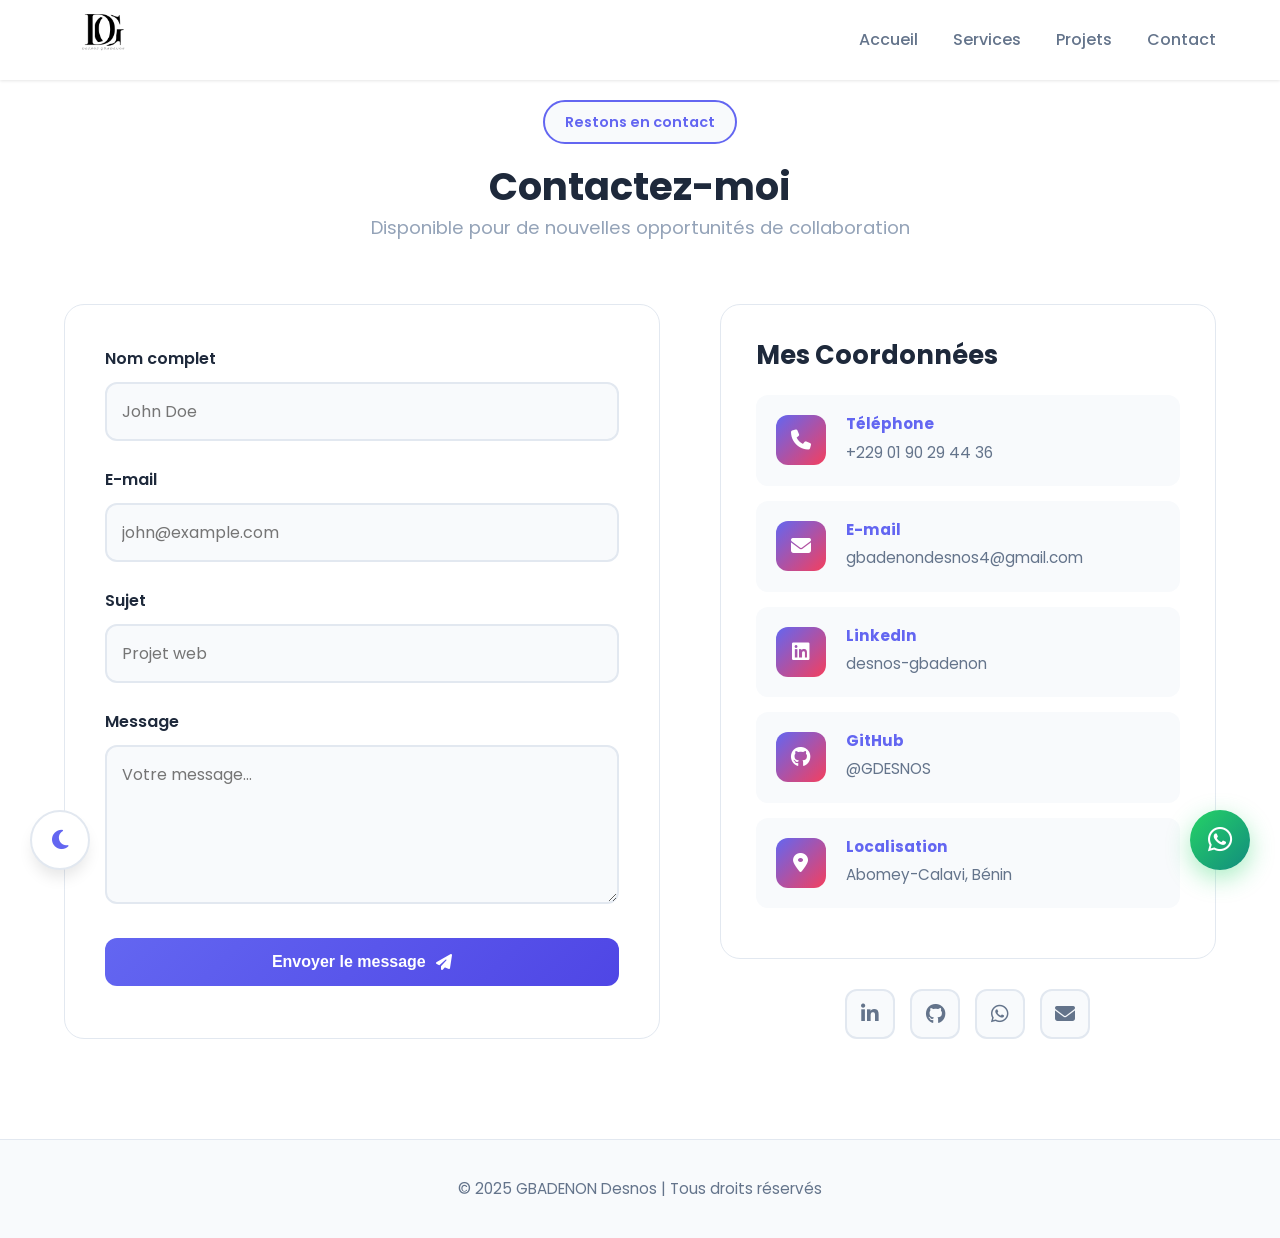
==== contact.html @ 69e240c9 "ajout des pages pour le seo pro" ====
<!DOCTYPE html>
<html lang="fr">
<head>
    <meta charset="UTF-8">
    <meta name="viewport" content="width=device-width, initial-scale=1.0">
    <meta name="description" content="Portfolio de développeur web et mobile spécialisé Flutter, Django, SEO et solutions digitales professionnelles.">
   
    <meta name="twitter:card" content="summary_large_image">
<meta name="twitter:title" content="Portfolio Développeur Flutter & Django">
<meta name="twitter:description" content="Découvrez mes projets web et mobile.">
<meta name="twitter:image" content="https://desnos-gbadenon.vercel.app/images/ma%20photo.jpg">
    
    <title>GBADENON DESNOS - Portfolio Fullstack & Mobile Developer</title>
    <link rel="stylesheet" href="https://cdn.jsdelivr.net/npm/@fortawesome/fontawesome-free@6.5.1/css/all.min.css">
    <link rel="preconnect" href="https://fonts.googleapis.com">
    <link rel="preconnect" href="https://fonts.gstatic.com" crossorigin>
    <link rel="icon" type="image/x-icon" href="images/favicon.ico">
    <link href="https://fonts.googleapis.com/css2?family=Poppins:wght@300;400;500;600;700;800&family=Playfair+Display:wght@700;900&display=swap" rel="stylesheet">
    <link rel="stylesheet" href="style.min.css">
</head>
<body>

    <!-- WhatsApp Floating Button -->
    <a href="https://wa.me/+2290190294436" class="whatsapp-float" target="_blank" aria-label="Contact via WhatsApp">
        <i class="fab fa-whatsapp"></i>
    </a>

    <!-- Theme Toggle Button -->
    <button class="theme-toggle" id="themeToggle" aria-label="Toggle theme">
        <i class="fas fa-moon"></i>
    </button>

      <header class="header-fixed">
        <div class="header-content">
            <div class="logo" data-fr="DG" data-en="DG">
                <img src="images/mon_logo.png" alt="Mon logo professionnel" width="80px" height="80px">
            </div>
            <div class="hamburger">
                <span></span>
                <span></span>
                <span></span>
            </div>
            <nav class="navbar-onepage">
                <a href="index.html" class="nav-link" data-fr="Accueil" data-en="Home">Accueil</a>
                <a href="services.html" class="nav-link" data-fr="Services" data-en="Services">Services</a>
                <a href="projets.html" class="nav-link" data-fr="Projets" data-en="Projects">Projets</a>
                <a href="contact.html" class="nav-link" data-fr="Contact" data-en="Contact">Contact</a>
            </nav>
        </div>
    </header>
  <main id="portfolio-main">
      <section id="contact" class="contact-section section-padding">
            <div class="section-header">
                <span class="section-tag" data-fr="Restons en contact" data-en="Let's connect">Restons en contact</span>
                <h3 data-fr="Contactez-moi" data-en="Contact Me">Contactez-moi</h3>
                <p class="section-subtitle" data-fr="Disponible pour de nouvelles opportunités de collaboration" data-en="Available for new collaboration opportunities">
                    Disponible pour de nouvelles opportunités de collaboration
                </p>
            </div>

            <div class="contact-layout">
                <div class="contact-form-container" data-aos="fade-right">
                    <form class="contact-form" id="contactForm">
                        <div class="form-group">
                            <label for="name" data-fr="Nom complet" data-en="Full name">Nom complet</label>
                            <input type="text" id="name" placeholder="John Doe" required>
                        </div>
                        <div class="form-group">
                            <label for="email" data-fr="E-mail" data-en="Email">E-mail</label>
                            <input type="email" id="email" placeholder="john@example.com" required>
                        </div>
                        <div class="form-group">
                            <label for="subject" data-fr="Sujet" data-en="Subject">Sujet</label>
                            <input type="text" id="subject" placeholder="Projet web" required>
                        </div>
                        <div class="form-group">
                            <label for="message" data-fr="Message" data-en="Message">Message</label>
                            <textarea id="message" rows="5" placeholder="Votre message..." required></textarea>
                        </div>
                        <button type="submit" class="cta-button-contact">
                            <span data-fr="Envoyer le message" data-en="Send message">Envoyer le message</span>
                            <i class="fas fa-paper-plane"></i>
                        </button>
                    </form>
                </div>

                <div class="contact-info-container" data-aos="fade-left">
                    <div class="contact-details">
                        <h4 data-fr="Mes Coordonnées" data-en="My Contact Details">Mes Coordonnées</h4>
                        
                        <div class="contact-info-item">
                            <div class="contact-icon">
                                <i class="fas fa-phone"></i>
                            </div>
                            <div class="contact-info-content">
                                <h5 data-fr="Téléphone" data-en="Phone">Téléphone</h5>
                                <p><a href="tel:+2290190294436">+229 01 90 29 44 36</a></p>
                            </div>
                        </div>

                        <div class="contact-info-item">
                            <div class="contact-icon">
                                <i class="fas fa-envelope"></i>
                            </div>
                            <div class="contact-info-content">
                                <h5>E-mail</h5>
                                <p><a href="mailto:gbadenondesnos4@gmail.com">gbadenondesnos4@gmail.com</a></p>
                            </div>
                        </div>

                        <div class="contact-info-item">
                            <div class="contact-icon">
                                <i class="fab fa-linkedin"></i>
                            </div>
                            <div class="contact-info-content">
                                <h5>LinkedIn</h5>
                                <p><a href="https://www.linkedin.com/in/desnos-gbadenon/" target="_blank">desnos-gbadenon</a></p>
                            </div>
                        </div>

                        <div class="contact-info-item">
                            <div class="contact-icon">
                                <i class="fab fa-github"></i>
                            </div>
                            <div class="contact-info-content">
                                <h5>GitHub</h5>
                                <p><a href="https://github.com/GDESNOS" target="_blank">@GDESNOS</a></p>
                            </div>
                        </div>

                        <div class="contact-info-item">
                            <div class="contact-icon">
                                <i class="fas fa-map-marker-alt"></i>
                            </div>
                            <div class="contact-info-content">
                                <h5 data-fr="Localisation" data-en="Location">Localisation</h5>
                                <p>Abomey-Calavi, Bénin</p>
                            </div>
                        </div>
                    </div>

                    <div class="social-links">
                        <a href="https://www.linkedin.com/in/desnos-gbadenon/" target="_blank" class="social-link">
                            <i class="fab fa-linkedin-in"></i>
                        </a>
                        <a href="https://github.com/GDESNOS" target="_blank" class="social-link">
                            <i class="fab fa-github"></i>
                        </a>
                        <a href="https://wa.me/2290190294436" target="_blank" class="social-link">
                            <i class="fab fa-whatsapp"></i>
                        </a>
                        <a href="mailto:gbadenondesnos4@gmail.com" class="social-link">
                            <i class="fas fa-envelope"></i>
                        </a>
                    </div>
                </div>
            </div>
        </section>
  </main>


  <footer>
        <div class="footer-content">
            <p>&copy; 2025 GBADENON Desnos | <span data-fr="Tous droits réservés" data-en="All rights reserved">Tous droits réservés</span></p>
           
        </div>
    </footer>

    <script src="script.min.js"></script>
</body>
</html>
---- style.min.css ----
:root{--primary-color:#6366f1;--primary-dark:#4f46e5;--primary-light:#818cf8;--secondary-color:#f43f5e;--accent-color:#10b981;--bg-primary:#fff;--bg-secondary:#f8fafc;--bg-card:#fff;--bg-gradient:linear-gradient(135deg,#667eea,#764ba2);--text-primary:#1e293b;--text-secondary:#64748b;--text-tertiary:#94a3b8;--border-color:#e2e8f0;--shadow-sm:0 1px 3px 0 rgba(0,0,0,.1);--shadow-md:0 4px 6px -1px rgba(0,0,0,.1);--shadow-lg:0 10px 15px -3px rgba(0,0,0,.1);--shadow-xl:0 20px 25px -5px rgba(0,0,0,.1);--shadow-2xl:0 25px 50px -12px rgba(0,0,0,.25);--transition-fast:0.2s ease;--transition-base:0.3s ease;--transition-slow:0.5s ease;--max-width:1280px;--header-height:80px;--font-primary:"Poppins",-apple-system,BlinkMacSystemFont,"Segoe UI",sans-serif;--font-display:"Playfair Display",serif}body.dark-theme{--bg-primary:#0f172a;--bg-secondary:#1e293b;--bg-card:#1e293b;--text-primary:#f1f5f9;--text-secondary:#cbd5e1;--text-tertiary:#94a3b8;--border-color:#334155;--shadow-sm:0 1px 3px 0 rgba(0,0,0,.3);--shadow-md:0 4px 6px -1px rgba(0,0,0,.4);--shadow-lg:0 10px 15px -3px rgba(0,0,0,.5);--shadow-xl:0 20px 25px -5px rgba(0,0,0,.6);--shadow-2xl:0 25px 50px -12px rgba(0,0,0,.7)}*{box-sizing:border-box;margin:0;padding:0}html{scroll-behavior:smooth}body,html{overflow-x:hidden}body{background-color:var(--bg-primary);color:var(--text-primary);font-family:var(--font-primary);line-height:1.7;transition:background-color var(--transition-base),color var(--transition-base)}::selection{background-color:var(--primary-color);color:#fff}::-webkit-scrollbar{width:10px}::-webkit-scrollbar-track{background:var(--bg-secondary)}::-webkit-scrollbar-thumb{background:var(--primary-color);border-radius:10px}::-webkit-scrollbar-thumb:hover{background:var(--primary-dark)}h1,h2,h3,h4,h5,h6{color:var(--text-primary);font-weight:700;line-height:1.2}h1{font-size:clamp(2.5rem,5vw,4rem)}h2{font-size:clamp(2rem,4vw,3rem)}h3{font-size:clamp(1.75rem,3vw,2.5rem)}h4{font-size:clamp(1.25rem,2vw,1.75rem)}p{color:var(--text-secondary);font-size:1.05rem;line-height:1.8}a{color:var(--primary-color);text-decoration:none;transition:all var(--transition-base)}a:hover{color:var(--primary-dark)}.gradient-text{background:linear-gradient(135deg,var(--primary-color) 0,var(--secondary-color) 100%);-webkit-background-clip:text;-webkit-text-fill-color:transparent;background-clip:text}.section-padding{padding:100px 5%}.section-header{margin-bottom:60px;text-align:center}.section-tag{background:var(--bg-secondary);border:2px solid var(--primary-color);border-radius:50px;color:var(--primary-color);display:inline-block;font-size:.9rem;font-weight:600;margin-bottom:20px;padding:8px 20px}.section-subtitle{color:var(--text-tertiary);font-size:1.15rem;margin:0 auto;max-width:700px}.cta-button,.secondary-button{align-items:center;border:none;border-radius:50px;cursor:pointer;display:inline-flex;font-size:1rem;font-weight:600;gap:10px;overflow:hidden;padding:15px 35px;position:relative;transition:all var(--transition-base)}.cta-button{background:linear-gradient(135deg,var(--primary-color) 0,var(--primary-dark) 100%);box-shadow:0 10px 30px rgba(99,102,241,.3);color:#fff}.cta-button:hover{box-shadow:0 15px 40px rgba(99,102,241,.4);color:#fff;transform:translateY(-3px)}.cta-button:before{background:linear-gradient(90deg,transparent,hsla(0,0%,100%,.2),transparent);content:"";height:100%;left:-100%;position:absolute;top:0;transition:left .5s;width:100%}.cta-button:hover:before{left:100%}.secondary-button{background:transparent;border:2px solid var(--primary-color);color:var(--primary-color)}.secondary-button:hover{background:var(--primary-color);color:#fff;transform:translateY(-3px)}.cta-button-contact{align-items:center;background:linear-gradient(135deg,var(--primary-color) 0,var(--primary-dark) 100%);border:none;border-radius:12px;color:#fff;cursor:pointer;display:flex;font-size:1rem;font-weight:600;gap:10px;justify-content:center;padding:15px;transition:all var(--transition-base);width:100%}.cta-button-contact:hover{box-shadow:0 10px 30px rgba(99,102,241,.4);transform:translateY(-2px)}.whatsapp-float{align-items:center;animation:pulse 2s infinite;background:linear-gradient(135deg,#25d366,#128c7e);border-radius:50%;bottom:30px;box-shadow:0 8px 25px rgba(37,211,102,.4);color:#fff;display:flex;font-size:28px;height:60px;justify-content:center;position:fixed;right:30px;transition:all var(--transition-base);width:60px;z-index:999}.whatsapp-float:hover{box-shadow:0 12px 35px rgba(37,211,102,.6);transform:scale(1.1)}@keyframes pulse{0%,to{box-shadow:0 8px 25px rgba(37,211,102,.4)}50%{box-shadow:0 8px 35px rgba(37,211,102,.7)}}.theme-toggle{align-items:center;background:var(--bg-card);border:2px solid var(--border-color);border-radius:50%;bottom:30px;box-shadow:var(--shadow-lg);color:var(--primary-color);cursor:pointer;display:flex;font-size:22px;height:60px;justify-content:center;left:30px;position:fixed;transition:all var(--transition-base);width:60px;z-index:999}.theme-toggle:hover{background:var(--primary-color);color:#fff;transform:rotate(180deg)}.language-switcher{display:flex;flex-direction:column;gap:10px;position:fixed;right:30px;top:100px;z-index:998}.lang-btn{align-items:center;background:var(--bg-card);border:2px solid var(--border-color);border-radius:50px;color:var(--text-secondary);cursor:pointer;display:flex;font-size:.9rem;font-weight:600;gap:8px;padding:10px 15px;transition:all var(--transition-base)}.lang-btn img{border-radius:2px;height:15px;object-fit:cover;width:20px}.lang-btn.active,.lang-btn:hover{background:var(--primary-color);border-color:var(--primary-color);color:#fff;transform:translateX(-5px)}.header-fixed{backdrop-filter:blur(20px);-webkit-backdrop-filter:blur(20px);background:hsla(0,0%,100%,.95);box-shadow:var(--shadow-sm);left:0;position:fixed;top:0;transition:all var(--transition-base);width:100%;z-index:1000}body.dark-theme .header-fixed{background:rgba(15,23,42,.95)}.header-fixed.scrolled{box-shadow:var(--shadow-md)}.header-content{align-items:center;display:flex;height:var(--header-height);justify-content:space-between;margin:0 auto;max-width:var(--max-width);padding:0 5%}.logo{background:linear-gradient(135deg,var(--primary-color) 0,var(--secondary-color) 100%);-webkit-background-clip:text;font-family:var(--font-display);font-size:1.8rem;font-weight:800;-webkit-text-fill-color:transparent;background-clip:text}.navbar-onepage{align-items:center;display:flex;gap:35px}.nav-link{color:var(--text-secondary);font-weight:500;padding:8px 0;position:relative;transition:all var(--transition-base)}.nav-link:after{background:linear-gradient(135deg,var(--primary-color) 0,var(--secondary-color) 100%);bottom:0;content:"";height:2px;left:0;position:absolute;transition:width var(--transition-base);width:0}.nav-link.active,.nav-link:hover{color:var(--primary-color)}.nav-link.active:after,.nav-link:hover:after{width:100%}.hamburger{cursor:pointer;display:none;flex-direction:column;gap:5px;z-index:1001}.hamburger span{background:var(--primary-color);border-radius:3px;display:block;height:3px;transition:all var(--transition-base);width:28px}.hamburger.active span:first-child{transform:rotate(45deg) translate(8px,8px)}.hamburger.active span:nth-child(2){opacity:0}.hamburger.active span:nth-child(3){transform:rotate(-45deg) translate(8px,-8px)}.hero-section{align-items:center;display:flex;min-height:100vh;overflow:hidden;padding-top:var(--header-height);position:relative}.hero-background{height:100%;left:0;overflow:hidden;position:absolute;top:0;width:100%;z-index:-1}.gradient-orb{animation:float 20s ease-in-out infinite;border-radius:50%;filter:blur(80px);opacity:.3;position:absolute}.orb-1{animation-delay:0s;background:var(--primary-color);height:500px;right:-250px;top:-250px;width:500px}.orb-2{animation-delay:5s;background:var(--secondary-color);bottom:-200px;height:400px;left:-200px;width:400px}.orb-3{animation-delay:10s;background:var(--accent-color);height:300px;left:50%;top:50%;transform:translate(-50%,-50%);width:300px}@keyframes float{0%,to{transform:translate(0) scale(1)}33%{transform:translate(50px,-50px) scale(1.1)}66%{transform:translate(-50px,50px) scale(.9)}}.hero-container{align-items:center;display:grid;gap:60px;grid-template-columns:1.3fr 1fr;margin:0 auto;max-width:var(--max-width);padding:0 5%}.hero-badge{animation:slideInDown .8s ease-out;background:var(--bg-secondary);border:2px solid var(--primary-color);border-radius:50px;color:var(--primary-color);display:inline-block;font-size:.95rem;font-weight:500;margin-bottom:30px;padding:10px 20px}.hero-content h1{line-height:1.1;margin-bottom:20px}.hero-tagline{color:var(--text-secondary);font-size:clamp(1.3rem,2.5vw,1.8rem);margin-bottom:25px;min-height:50px}.typewriter{animation:typing 3s steps(30) infinite,blink .75s step-end infinite;border-right:3px solid var(--primary-color);display:inline-block;overflow:hidden;white-space:nowrap}@keyframes typing{0%,90%,to{width:0}30%,60%{width:100%}}@keyframes blink{50%{border-color:transparent}}.summary-text{font-size:1.1rem;line-height:1.8;margin-bottom:35px;max-width:600px}.hero-cta{gap:20px;margin-bottom:50px}.hero-cta,.hero-stats{display:flex;flex-wrap:wrap}.hero-stats{gap:40px}.stat-item{display:flex;flex-direction:column}.stat-number{color:var(--primary-color);font-size:2.5rem;font-weight:800;line-height:1}.stat-label{color:var(--text-tertiary);font-size:.9rem;margin-top:5px}.hero-image{display:flex;justify-content:center;position:relative}.image-container{max-width:400px;position:relative;width:100%}.image-container img{border-radius:30px;box-shadow:var(--shadow-2xl);position:relative;width:100%;z-index:2}.image-decoration{border:3px solid var(--primary-color);border-radius:30px;height:100%;position:absolute;right:-20px;top:-20px;width:100%;z-index:1}.scroll-indicator{align-items:center;animation:bounce 2s infinite;bottom:40px;color:var(--text-tertiary);display:flex;flex-direction:column;font-size:.9rem;gap:10px;left:50%;position:absolute;transform:translateX(-50%)}@keyframes bounce{0%,to{transform:translateX(-50%) translateY(0)}50%{transform:translateX(-50%) translateY(-10px)}}.services-section{background:var(--bg-secondary)}.services-grid{display:grid;gap:30px;grid-template-columns:repeat(auto-fit,minmax(350px,1fr));margin:0 auto;max-width:var(--max-width)}.service-card{background:var(--bg-card);border:1px solid var(--border-color);border-radius:20px;overflow:hidden;padding:40px;position:relative;transition:all var(--transition-base)}.service-card:before{background:linear-gradient(90deg,var(--primary-color),var(--secondary-color));content:"";height:4px;left:0;position:absolute;top:0;transform:scaleX(0);transition:transform var(--transition-base);width:100%}.service-card:hover{box-shadow:var(--shadow-xl);transform:translateY(-10px)}.service-card:hover:before{transform:scaleX(1)}.service-icon{align-items:center;background:linear-gradient(135deg,var(--primary-color) 0,var(--secondary-color) 100%);border-radius:20px;color:#fff;display:flex;font-size:28px;height:70px;justify-content:center;margin-bottom:25px;width:70px}.service-card h4{color:var(--text-primary);margin-bottom:15px}.service-card p{line-height:1.7;margin-bottom:20px}.service-features{list-style:none;margin-top:20px}.service-features li{align-items:center;color:var(--text-secondary);display:flex;font-size:.95rem;gap:10px;padding:8px 0}.service-features li:before{color:var(--accent-color);content:"✓";font-size:1.2rem;font-weight:700}.project-filters{display:flex;flex-wrap:wrap;gap:15px;justify-content:center;margin-bottom:50px}.filter-btn{background:var(--bg-card);border:2px solid var(--border-color);border-radius:50px;color:var(--text-secondary);cursor:pointer;font-weight:600;padding:12px 30px;transition:all var(--transition-base)}.filter-btn.active,.filter-btn:hover{background:var(--primary-color);border-color:var(--primary-color);color:#fff;transform:translateY(-2px)}.projects-grid-new{display:grid;gap:35px;grid-template-columns:repeat(auto-fill,minmax(350px,1fr));margin:0 auto 50px;max-width:var(--max-width)}.project-card-new{background:var(--bg-card);border-radius:20px;box-shadow:var(--shadow-md);overflow:hidden;transition:all var(--transition-base)}.project-card-new.hidden{display:none}.project-card-new:hover{box-shadow:var(--shadow-xl);transform:translateY(-10px)}.project-image{height:250px;overflow:hidden;position:relative;width:100%}.project-image img{height:100%;object-fit:cover;transition:transform var(--transition-slow);width:100%}.project-card-new:hover .project-image img{transform:scale(1.1)}.project-placeholder{color:#fff;font-size:60px}.project-overlay,.project-placeholder{align-items:center;display:flex;height:100%;justify-content:center;width:100%}.project-overlay{background:rgba(99,102,241,.9);left:0;opacity:0;position:absolute;top:0;transition:opacity var(--transition-base)}.project-card-new:hover .project-overlay{opacity:1}.project-link{align-items:center;background:#fff;border-radius:50%;color:var(--primary-color);display:flex;font-size:24px;height:60px;justify-content:center;transition:all var(--transition-base);width:60px}.project-link:hover{transform:scale(1.1) rotate(1turn)}.coming-soon{background:#fff;border-radius:50px;color:var(--primary-color);font-weight:600;padding:10px 20px}.project-content{padding:30px}.project-tags{display:flex;flex-wrap:wrap;gap:10px;margin-bottom:15px}.tech-tag{background:var(--bg-secondary);border:1px solid var(--border-color);border-radius:50px;color:var(--primary-color);display:inline-block;font-size:.85rem;font-weight:600;padding:6px 15px}.project-content h4{margin-bottom:12px}.project-content p{font-size:.95rem}.section-cta{margin-top:20px;text-align:center}.skills-section{background:var(--bg-card)}.skills-container{display:grid;gap:40px;grid-template-columns:repeat(auto-fit,minmax(350px,1fr));margin:0 auto;max-width:var(--max-width)}.skills-group{background:var(--bg-secondary);border:1px solid var(--border-color);border-radius:20px;padding:35px}.skill-category-header{align-items:center;border-bottom:2px solid var(--border-color);display:flex;gap:15px;margin-bottom:25px;padding-bottom:15px}.skill-category-header i{color:var(--primary-color);font-size:24px}.skill-category-header h4{color:var(--text-primary)}.skills-list{gap:20px}.skill-item,.skills-list{display:flex;flex-direction:column}.skill-item{gap:8px}.skill-info{align-items:center;display:flex;justify-content:space-between}.skill-name{color:var(--text-primary);font-weight:600}.skill-level{color:var(--primary-color);font-size:.9rem;font-weight:600}.skill-bar{background:var(--bg-primary);border-radius:50px;height:8px;overflow:hidden;width:100%}.skill-progress{animation:progressAnimation 2s ease-out;background:linear-gradient(90deg,var(--primary-color),var(--secondary-color));border-radius:50px;height:100%;transition:width 1s ease-out}@keyframes progressAnimation{0%{width:0}}.qualities-cloud{display:flex;flex-wrap:wrap;gap:12px}.qualities-cloud span{align-items:center;background:var(--bg-primary);border:1px solid var(--border-color);border-radius:50px;color:var(--text-primary);display:inline-flex;font-size:.9rem;font-weight:500;gap:8px;padding:10px 18px;transition:all var(--transition-base)}.qualities-cloud span:hover{background:var(--primary-color);color:#fff;transform:translateY(-3px)}.timeline-section{background:var(--bg-secondary)}.timeline-container{margin:0 auto;max-width:900px;position:relative}.timeline-container:before{background:linear-gradient(180deg,var(--primary-color),var(--secondary-color));bottom:0;content:"";left:50%;position:absolute;top:0;transform:translateX(-50%);width:3px}.timeline-item{display:grid;gap:30px;grid-template-columns:1fr auto 1fr;margin-bottom:50px;position:relative}.timeline-item:nth-child(odd) .timeline-content{grid-column:1;text-align:right}.timeline-item:nth-child(2n) .timeline-content{grid-column:3;text-align:left}.timeline-icon{align-items:center;background:linear-gradient(135deg,var(--primary-color),var(--secondary-color));border-radius:50%;box-shadow:0 0 0 10px var(--bg-secondary);color:#fff;display:flex;font-size:24px;grid-column:2;height:60px;justify-content:center;width:60px;z-index:2}.timeline-content{background:var(--bg-card);border:1px solid var(--border-color);border-radius:20px;box-shadow:var(--shadow-md);padding:30px;transition:all var(--transition-base)}.timeline-content:hover{box-shadow:var(--shadow-xl);transform:scale(1.03)}.timeline-date{background:var(--primary-color);border-radius:50px;color:#fff;display:inline-block;font-size:.85rem;font-weight:600;margin-bottom:15px;padding:8px 16px}.timeline-content h4{margin-bottom:12px}.timeline-content p{font-size:.95rem;margin-bottom:15px}.timeline-skills{display:flex;flex-wrap:wrap;gap:8px;justify-content:inherit}.timeline-skills span{background:var(--bg-secondary);border-radius:50px;color:var(--primary-color);font-size:.8rem;font-weight:600;padding:5px 12px}.timeline-item.academic .timeline-icon{background:linear-gradient(135deg,var(--accent-color),var(--primary-color))}.contact-layout{display:grid;gap:60px;grid-template-columns:1.2fr 1fr;margin:0 auto;max-width:var(--max-width)}.contact-form-container{background:var(--bg-card);border:1px solid var(--border-color);border-radius:20px;padding:40px}.form-group{margin-bottom:25px}.form-group label{color:var(--text-primary);display:block;font-weight:600;margin-bottom:10px}.form-group input,.form-group textarea{background:var(--bg-secondary);border:2px solid var(--border-color);border-radius:12px;color:var(--text-primary);font-family:inherit;font-size:1rem;padding:15px;transition:all var(--transition-base);width:100%}.form-group input:focus,.form-group textarea:focus{border-color:var(--primary-color);box-shadow:0 0 0 4px rgba(99,102,241,.1);outline:none}.form-group textarea{min-height:150px;resize:vertical}.contact-info-container{display:flex;flex-direction:column;gap:30px}.contact-details{background:var(--bg-card);border:1px solid var(--border-color);border-radius:20px;padding:35px}.contact-details h4{color:var(--text-primary);margin-bottom:25px}.contact-info-item{align-items:flex-start;background:var(--bg-secondary);border-radius:12px;display:flex;gap:20px;margin-bottom:15px;padding:20px;transition:all var(--transition-base)}.contact-info-item:hover{box-shadow:var(--shadow-md);transform:translateX(10px)}.contact-icon{align-items:center;background:linear-gradient(135deg,var(--primary-color),var(--secondary-color));border-radius:12px;color:#fff;display:flex;flex-shrink:0;font-size:20px;height:50px;justify-content:center;width:50px}.contact-info-content h5{color:var(--primary-color);font-size:.95rem;margin-bottom:5px}.contact-info-content p{font-size:.95rem;margin:0}.contact-info-content a{color:var(--text-secondary)}.contact-info-content a:hover{color:var(--primary-color)}.social-links{gap:15px}.social-link,.social-links{display:flex;justify-content:center}.social-link{align-items:center;background:var(--bg-secondary);border:2px solid var(--border-color);border-radius:12px;color:var(--text-secondary);font-size:20px;height:50px;transition:all var(--transition-base);width:50px}.social-link:hover{background:var(--primary-color);border-color:var(--primary-color);color:#fff;transform:translateY(-5px)}footer{background:var(--bg-secondary);border-top:1px solid var(--border-color);padding:30px 5%}.footer-content{margin:0 auto;max-width:var(--max-width);text-align:center}.footer-content p{font-size:.95rem;margin:5px 0}.footer-tagline{color:var(--primary-color);font-weight:600}@keyframes slideInDown{0%{opacity:0;transform:translateY(-30px)}to{opacity:1;transform:translateY(0)}}.animate-in-down{animation:slideInDown .8s ease-out .2s backwards}.animate-in-right{animation:slideInDown .8s ease-out .4s backwards}.animate-fade-in{animation:slideInDown .8s ease-out .6s backwards}[data-aos]{opacity:0;transition:opacity .6s ease,transform .6s ease}[data-aos].aos-animate{opacity:1}[data-aos=fade-up]{transform:translateY(50px)}[data-aos=fade-up].aos-animate{transform:translateY(0)}[data-aos=fade-right]{transform:translateX(-50px)}[data-aos=fade-right].aos-animate{transform:translateX(0)}[data-aos=fade-left]{transform:translateX(50px)}[data-aos=fade-left].aos-animate{transform:translateX(0)}[data-aos=zoom-in]{transform:scale(.8)}[data-aos=zoom-in].aos-animate{transform:scale(1)}@media (max-width:1024px){.timeline-container:before{left:30px}.timeline-item{grid-template-columns:auto 1fr}.timeline-item:nth-child(2n) .timeline-content,.timeline-item:nth-child(odd) .timeline-content{grid-column:2;text-align:left}.timeline-icon{grid-column:1}.timeline-skills{justify-content:flex-start}}@media (max-width:768px){:root{--header-height:70px}.hamburger{display:flex}.navbar-onepage{align-items:flex-start;background:var(--bg-card);box-shadow:var(--shadow-2xl);flex-direction:column;gap:25px;height:100vh;max-width:300px;padding:100px 30px;position:fixed;right:-100%;top:0;transition:right var(--transition-base);width:80%}.navbar-onepage.active{right:0}.nav-link{font-size:1.2rem}.language-switcher{right:20px;top:90px}.theme-toggle,.whatsapp-float{font-size:22px;height:50px;width:50px}.whatsapp-float{bottom:20px;right:20px}.theme-toggle{bottom:20px;left:20px}.section-padding{padding:60px 5%}.hero-container{gap:40px;grid-template-columns:1fr;text-align:center}.hero-content{order:2}.hero-image{order:1}.image-container{max-width:300px}.hero-cta,.hero-stats{justify-content:center}.contact-layout,.projects-grid-new,.services-grid,.skills-container{grid-template-columns:1fr}h1{font-size:2rem}h2{font-size:1.75rem}h3{font-size:1.5rem}}@media (max-width:480px){.section-padding{padding:40px 20px}.hero-badge{font-size:.85rem;padding:8px 16px}.stat-number{font-size:2rem}.contact-details,.contact-form-container,.service-card,.skills-group{padding:25px}.project-filters{gap:10px}.filter-btn{font-size:.9rem;padding:10px 20px}}@media print{.hamburger,.language-switcher,.scroll-indicator,.theme-toggle,.whatsapp-float{display:none!important}}
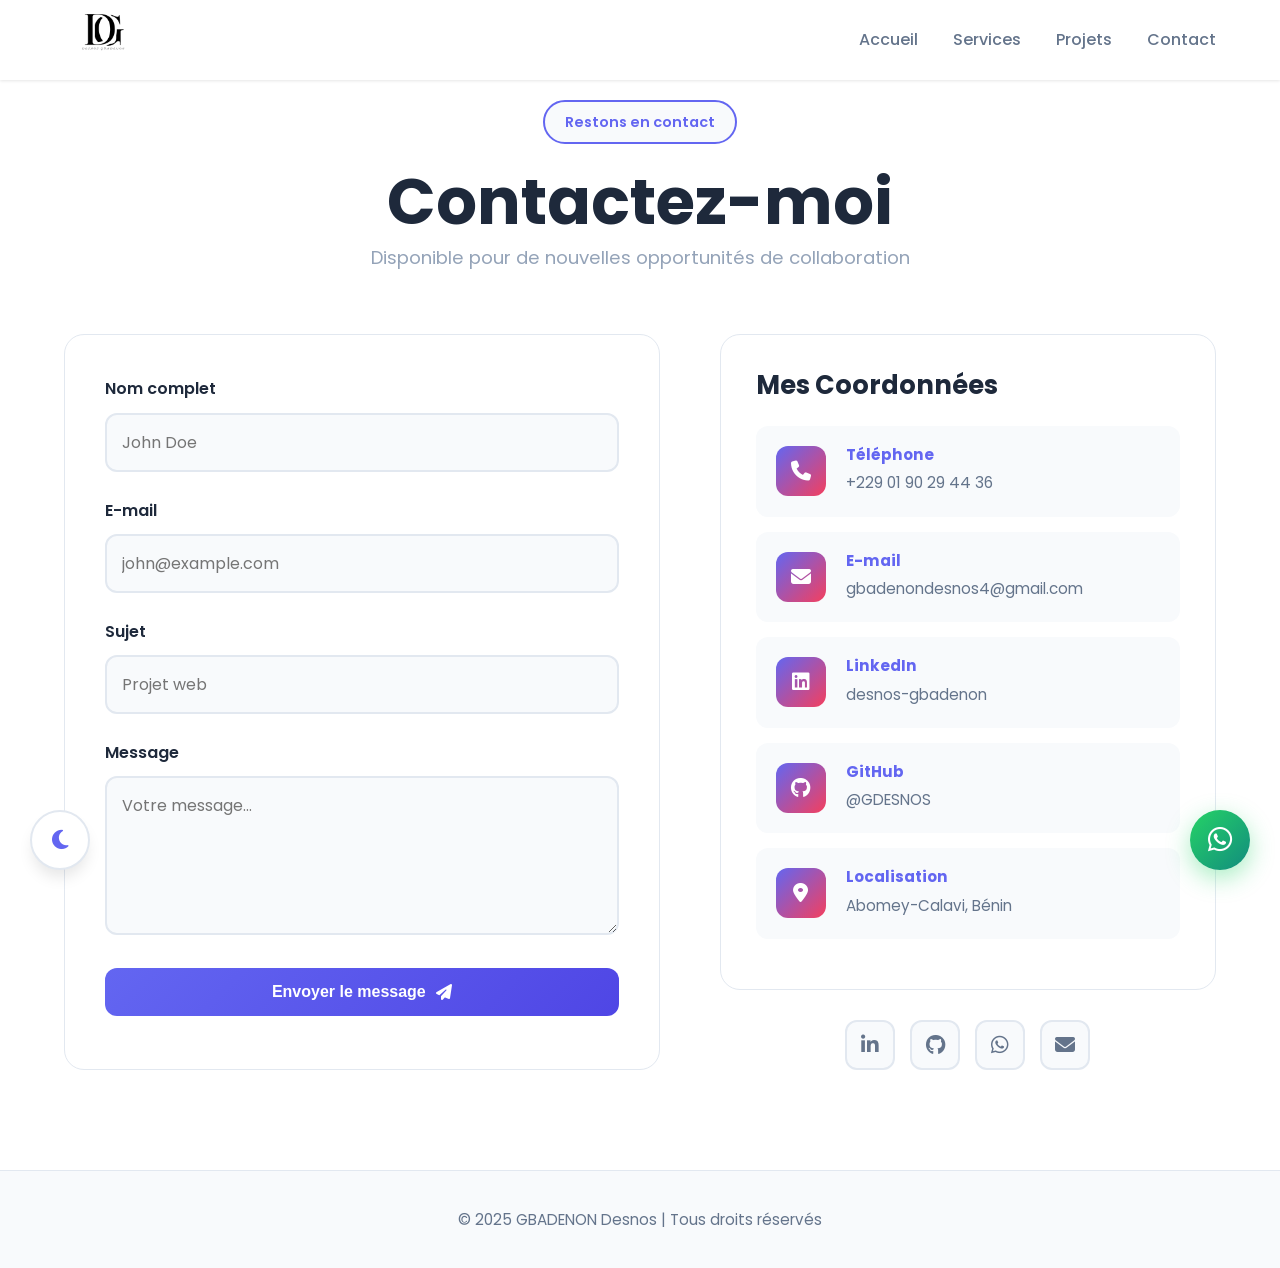
==== commit 8fb23623: "Mise a jour des liens internes et des abalises h1" ====
--- a/contact.html
+++ b/contact.html
@@ -3,14 +3,13 @@
 <head>
     <meta charset="UTF-8">
     <meta name="viewport" content="width=device-width, initial-scale=1.0">
-    <meta name="description" content="Portfolio de développeur web et mobile spécialisé Flutter, Django, SEO et solutions digitales professionnelles.">
-   
+    <meta name="description" content="Contactez GBADENON DESNOS, développeur web et mobile spécialisé Flutter et Django, pour vos projets d'applications, sites web et solutions digitales.">
     <meta name="twitter:card" content="summary_large_image">
 <meta name="twitter:title" content="Portfolio Développeur Flutter & Django">
 <meta name="twitter:description" content="Découvrez mes projets web et mobile.">
 <meta name="twitter:image" content="https://desnos-gbadenon.vercel.app/images/ma%20photo.jpg">
     
-    <title>GBADENON DESNOS - Portfolio Fullstack & Mobile Developer</title>
+    <title>Contact | GBADENON DESNOS - Développeur Flutter & Django</title>
     <link rel="stylesheet" href="https://cdn.jsdelivr.net/npm/@fortawesome/fontawesome-free@6.5.1/css/all.min.css">
     <link rel="preconnect" href="https://fonts.googleapis.com">
     <link rel="preconnect" href="https://fonts.gstatic.com" crossorigin>
@@ -52,7 +51,7 @@
       <section id="contact" class="contact-section section-padding">
             <div class="section-header">
                 <span class="section-tag" data-fr="Restons en contact" data-en="Let's connect">Restons en contact</span>
-                <h3 data-fr="Contactez-moi" data-en="Contact Me">Contactez-moi</h3>
+                <h1 data-fr="Contactez-moi" data-en="Contact Me">Contactez-moi</h1>
                 <p class="section-subtitle" data-fr="Disponible pour de nouvelles opportunités de collaboration" data-en="Available for new collaboration opportunities">
                     Disponible pour de nouvelles opportunités de collaboration
                 </p>
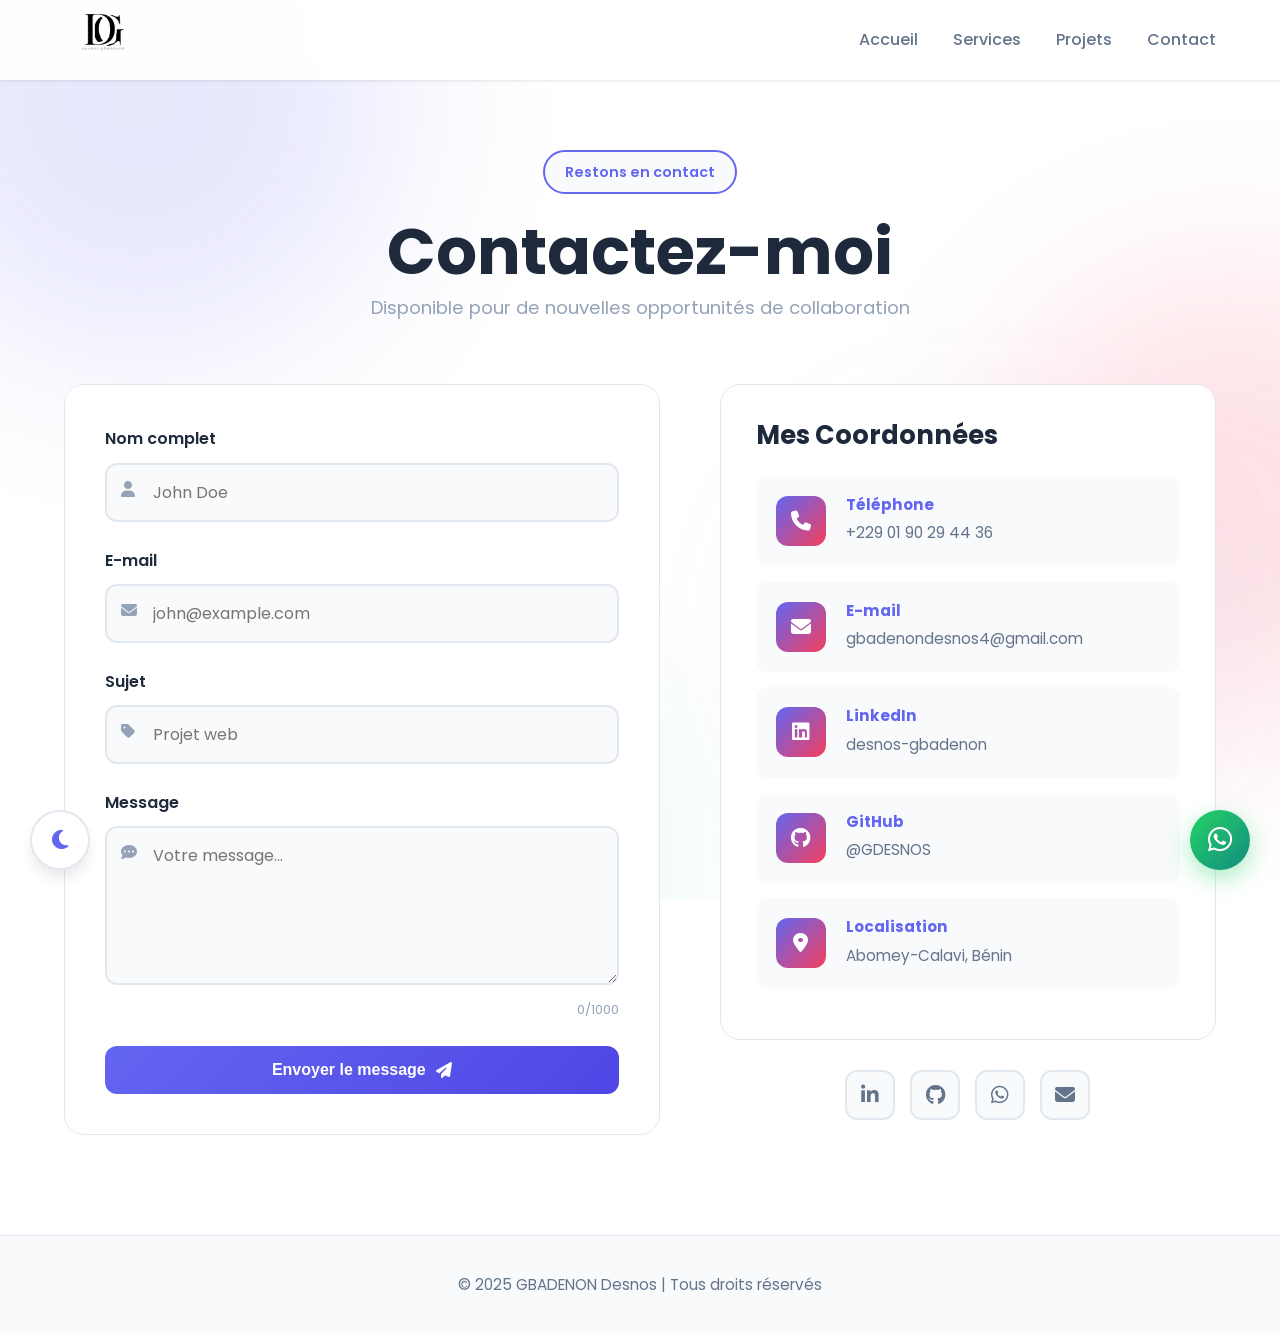
==== commit fcaf8f7f: "refonte du portfolio, mise en place de loading, envoie des formulaire de contact sur mon mail, et au" ====
--- a/contact.html
+++ b/contact.html
@@ -19,6 +19,23 @@
 </head>
 <body>
 
+    <!-- Page Loader -->
+    <div id="page-loader" aria-hidden="true">
+        <div class="loader-ring">
+            <img src="images/mon_logo.png" alt="" class="loader-logo">
+        </div>
+        <span class="loader-text" data-fr="Chargement" data-en="Loading">Chargement</span>
+    </div>
+    <noscript><style>#page-loader{display:none}</style></noscript>
+
+    <!-- Ambient animated background -->
+    <div class="ambient-bg" aria-hidden="true">
+        <span class="ambient-orb o1"></span>
+        <span class="ambient-orb o2"></span>
+        <span class="ambient-orb o3"></span>
+        <span class="ambient-orb o4"></span>
+    </div>
+
     <!-- WhatsApp Floating Button -->
     <a href="https://wa.me/+2290190294436" class="whatsapp-float" target="_blank" aria-label="Contact via WhatsApp">
         <i class="fab fa-whatsapp"></i>
@@ -48,7 +65,7 @@
         </div>
     </header>
   <main id="portfolio-main">
-      <section id="contact" class="contact-section section-padding">
+      <section id="contact" class="contact-section section-padding contact-hero">
             <div class="section-header">
                 <span class="section-tag" data-fr="Restons en contact" data-en="Let's connect">Restons en contact</span>
                 <h1 data-fr="Contactez-moi" data-en="Contact Me">Contactez-moi</h1>
@@ -59,23 +76,43 @@
 
             <div class="contact-layout">
                 <div class="contact-form-container" data-aos="fade-right">
-                    <form class="contact-form" id="contactForm">
+                    <form class="contact-form" id="contactForm" novalidate>
                         <div class="form-group">
                             <label for="name" data-fr="Nom complet" data-en="Full name">Nom complet</label>
-                            <input type="text" id="name" placeholder="John Doe" required>
+                            <div class="input-icon-group">
+                                <i class="fas fa-user"></i>
+                                <input type="text" id="name" name="name" placeholder="John Doe" required>
+                            </div>
                         </div>
                         <div class="form-group">
                             <label for="email" data-fr="E-mail" data-en="Email">E-mail</label>
-                            <input type="email" id="email" placeholder="john@example.com" required>
+                            <div class="input-icon-group">
+                                <i class="fas fa-envelope"></i>
+                                <input type="email" id="email" name="email" placeholder="john@example.com" required>
+                            </div>
                         </div>
                         <div class="form-group">
                             <label for="subject" data-fr="Sujet" data-en="Subject">Sujet</label>
-                            <input type="text" id="subject" placeholder="Projet web" required>
+                            <div class="input-icon-group">
+                                <i class="fas fa-tag"></i>
+                                <input type="text" id="subject" name="subject" placeholder="Projet web" required>
+                            </div>
                         </div>
                         <div class="form-group">
                             <label for="message" data-fr="Message" data-en="Message">Message</label>
-                            <textarea id="message" rows="5" placeholder="Votre message..." required></textarea>
-                        </div>
+                            <div class="input-icon-group">
+                                <i class="fas fa-comment-dots"></i>
+                                <textarea id="message" name="message" rows="5" placeholder="Votre message..." required maxlength="1000"></textarea>
+                            </div>
+                            <span class="char-counter"><span id="messageCount">0</span>/1000</span>
+                        </div>
+
+                        <input type="hidden" name="_subject" value="Nouveau message depuis le portfolio">
+                        <input type="hidden" name="_template" value="table">
+                        <input type="hidden" name="_captcha" value="false">
+                        <input type="hidden" name="_replyto" value="">
+                        <input type="text" name="_honey" class="hp-field" tabindex="-1" autocomplete="off">
+
                         <button type="submit" class="cta-button-contact">
                             <span data-fr="Envoyer le message" data-en="Send message">Envoyer le message</span>
                             <i class="fas fa-paper-plane"></i>
--- a/style.min.css
+++ b/style.min.css
@@ -1 +1,25 @@
-:root{--primary-color:#6366f1;--primary-dark:#4f46e5;--primary-light:#818cf8;--secondary-color:#f43f5e;--accent-color:#10b981;--bg-primary:#fff;--bg-secondary:#f8fafc;--bg-card:#fff;--bg-gradient:linear-gradient(135deg,#667eea,#764ba2);--text-primary:#1e293b;--text-secondary:#64748b;--text-tertiary:#94a3b8;--border-color:#e2e8f0;--shadow-sm:0 1px 3px 0 rgba(0,0,0,.1);--shadow-md:0 4px 6px -1px rgba(0,0,0,.1);--shadow-lg:0 10px 15px -3px rgba(0,0,0,.1);--shadow-xl:0 20px 25px -5px rgba(0,0,0,.1);--shadow-2xl:0 25px 50px -12px rgba(0,0,0,.25);--transition-fast:0.2s ease;--transition-base:0.3s ease;--transition-slow:0.5s ease;--max-width:1280px;--header-height:80px;--font-primary:"Poppins",-apple-system,BlinkMacSystemFont,"Segoe UI",sans-serif;--font-display:"Playfair Display",serif}body.dark-theme{--bg-primary:#0f172a;--bg-secondary:#1e293b;--bg-card:#1e293b;--text-primary:#f1f5f9;--text-secondary:#cbd5e1;--text-tertiary:#94a3b8;--border-color:#334155;--shadow-sm:0 1px 3px 0 rgba(0,0,0,.3);--shadow-md:0 4px 6px -1px rgba(0,0,0,.4);--shadow-lg:0 10px 15px -3px rgba(0,0,0,.5);--shadow-xl:0 20px 25px -5px rgba(0,0,0,.6);--shadow-2xl:0 25px 50px -12px rgba(0,0,0,.7)}*{box-sizing:border-box;margin:0;padding:0}html{scroll-behavior:smooth}body,html{overflow-x:hidden}body{background-color:var(--bg-primary);color:var(--text-primary);font-family:var(--font-primary);line-height:1.7;transition:background-color var(--transition-base),color var(--transition-base)}::selection{background-color:var(--primary-color);color:#fff}::-webkit-scrollbar{width:10px}::-webkit-scrollbar-track{background:var(--bg-secondary)}::-webkit-scrollbar-thumb{background:var(--primary-color);border-radius:10px}::-webkit-scrollbar-thumb:hover{background:var(--primary-dark)}h1,h2,h3,h4,h5,h6{color:var(--text-primary);font-weight:700;line-height:1.2}h1{font-size:clamp(2.5rem,5vw,4rem)}h2{font-size:clamp(2rem,4vw,3rem)}h3{font-size:clamp(1.75rem,3vw,2.5rem)}h4{font-size:clamp(1.25rem,2vw,1.75rem)}p{color:var(--text-secondary);font-size:1.05rem;line-height:1.8}a{color:var(--primary-color);text-decoration:none;transition:all var(--transition-base)}a:hover{color:var(--primary-dark)}.gradient-text{background:linear-gradient(135deg,var(--primary-color) 0,var(--secondary-color) 100%);-webkit-background-clip:text;-webkit-text-fill-color:transparent;background-clip:text}.section-padding{padding:100px 5%}.section-header{margin-bottom:60px;text-align:center}.section-tag{background:var(--bg-secondary);border:2px solid var(--primary-color);border-radius:50px;color:var(--primary-color);display:inline-block;font-size:.9rem;font-weight:600;margin-bottom:20px;padding:8px 20px}.section-subtitle{color:var(--text-tertiary);font-size:1.15rem;margin:0 auto;max-width:700px}.cta-button,.secondary-button{align-items:center;border:none;border-radius:50px;cursor:pointer;display:inline-flex;font-size:1rem;font-weight:600;gap:10px;overflow:hidden;padding:15px 35px;position:relative;transition:all var(--transition-base)}.cta-button{background:linear-gradient(135deg,var(--primary-color) 0,var(--primary-dark) 100%);box-shadow:0 10px 30px rgba(99,102,241,.3);color:#fff}.cta-button:hover{box-shadow:0 15px 40px rgba(99,102,241,.4);color:#fff;transform:translateY(-3px)}.cta-button:before{background:linear-gradient(90deg,transparent,hsla(0,0%,100%,.2),transparent);content:"";height:100%;left:-100%;position:absolute;top:0;transition:left .5s;width:100%}.cta-button:hover:before{left:100%}.secondary-button{background:transparent;border:2px solid var(--primary-color);color:var(--primary-color)}.secondary-button:hover{background:var(--primary-color);color:#fff;transform:translateY(-3px)}.cta-button-contact{align-items:center;background:linear-gradient(135deg,var(--primary-color) 0,var(--primary-dark) 100%);border:none;border-radius:12px;color:#fff;cursor:pointer;display:flex;font-size:1rem;font-weight:600;gap:10px;justify-content:center;padding:15px;transition:all var(--transition-base);width:100%}.cta-button-contact:hover{box-shadow:0 10px 30px rgba(99,102,241,.4);transform:translateY(-2px)}.whatsapp-float{align-items:center;animation:pulse 2s infinite;background:linear-gradient(135deg,#25d366,#128c7e);border-radius:50%;bottom:30px;box-shadow:0 8px 25px rgba(37,211,102,.4);color:#fff;display:flex;font-size:28px;height:60px;justify-content:center;position:fixed;right:30px;transition:all var(--transition-base);width:60px;z-index:999}.whatsapp-float:hover{box-shadow:0 12px 35px rgba(37,211,102,.6);transform:scale(1.1)}@keyframes pulse{0%,to{box-shadow:0 8px 25px rgba(37,211,102,.4)}50%{box-shadow:0 8px 35px rgba(37,211,102,.7)}}.theme-toggle{align-items:center;background:var(--bg-card);border:2px solid var(--border-color);border-radius:50%;bottom:30px;box-shadow:var(--shadow-lg);color:var(--primary-color);cursor:pointer;display:flex;font-size:22px;height:60px;justify-content:center;left:30px;position:fixed;transition:all var(--transition-base);width:60px;z-index:999}.theme-toggle:hover{background:var(--primary-color);color:#fff;transform:rotate(180deg)}.language-switcher{display:flex;flex-direction:column;gap:10px;position:fixed;right:30px;top:100px;z-index:998}.lang-btn{align-items:center;background:var(--bg-card);border:2px solid var(--border-color);border-radius:50px;color:var(--text-secondary);cursor:pointer;display:flex;font-size:.9rem;font-weight:600;gap:8px;padding:10px 15px;transition:all var(--transition-base)}.lang-btn img{border-radius:2px;height:15px;object-fit:cover;width:20px}.lang-btn.active,.lang-btn:hover{background:var(--primary-color);border-color:var(--primary-color);color:#fff;transform:translateX(-5px)}.header-fixed{backdrop-filter:blur(20px);-webkit-backdrop-filter:blur(20px);background:hsla(0,0%,100%,.95);box-shadow:var(--shadow-sm);left:0;position:fixed;top:0;transition:all var(--transition-base);width:100%;z-index:1000}body.dark-theme .header-fixed{background:rgba(15,23,42,.95)}.header-fixed.scrolled{box-shadow:var(--shadow-md)}.header-content{align-items:center;display:flex;height:var(--header-height);justify-content:space-between;margin:0 auto;max-width:var(--max-width);padding:0 5%}.logo{background:linear-gradient(135deg,var(--primary-color) 0,var(--secondary-color) 100%);-webkit-background-clip:text;font-family:var(--font-display);font-size:1.8rem;font-weight:800;-webkit-text-fill-color:transparent;background-clip:text}.navbar-onepage{align-items:center;display:flex;gap:35px}.nav-link{color:var(--text-secondary);font-weight:500;padding:8px 0;position:relative;transition:all var(--transition-base)}.nav-link:after{background:linear-gradient(135deg,var(--primary-color) 0,var(--secondary-color) 100%);bottom:0;content:"";height:2px;left:0;position:absolute;transition:width var(--transition-base);width:0}.nav-link.active,.nav-link:hover{color:var(--primary-color)}.nav-link.active:after,.nav-link:hover:after{width:100%}.hamburger{cursor:pointer;display:none;flex-direction:column;gap:5px;z-index:1001}.hamburger span{background:var(--primary-color);border-radius:3px;display:block;height:3px;transition:all var(--transition-base);width:28px}.hamburger.active span:first-child{transform:rotate(45deg) translate(8px,8px)}.hamburger.active span:nth-child(2){opacity:0}.hamburger.active span:nth-child(3){transform:rotate(-45deg) translate(8px,-8px)}.hero-section{align-items:center;display:flex;min-height:100vh;overflow:hidden;padding-top:var(--header-height);position:relative}.hero-background{height:100%;left:0;overflow:hidden;position:absolute;top:0;width:100%;z-index:-1}.gradient-orb{animation:float 20s ease-in-out infinite;border-radius:50%;filter:blur(80px);opacity:.3;position:absolute}.orb-1{animation-delay:0s;background:var(--primary-color);height:500px;right:-250px;top:-250px;width:500px}.orb-2{animation-delay:5s;background:var(--secondary-color);bottom:-200px;height:400px;left:-200px;width:400px}.orb-3{animation-delay:10s;background:var(--accent-color);height:300px;left:50%;top:50%;transform:translate(-50%,-50%);width:300px}@keyframes float{0%,to{transform:translate(0) scale(1)}33%{transform:translate(50px,-50px) scale(1.1)}66%{transform:translate(-50px,50px) scale(.9)}}.hero-container{align-items:center;display:grid;gap:60px;grid-template-columns:1.3fr 1fr;margin:0 auto;max-width:var(--max-width);padding:0 5%}.hero-badge{animation:slideInDown .8s ease-out;background:var(--bg-secondary);border:2px solid var(--primary-color);border-radius:50px;color:var(--primary-color);display:inline-block;font-size:.95rem;font-weight:500;margin-bottom:30px;padding:10px 20px}.hero-content h1{line-height:1.1;margin-bottom:20px}.hero-tagline{color:var(--text-secondary);font-size:clamp(1.3rem,2.5vw,1.8rem);margin-bottom:25px;min-height:50px}.typewriter{animation:typing 3s steps(30) infinite,blink .75s step-end infinite;border-right:3px solid var(--primary-color);display:inline-block;overflow:hidden;white-space:nowrap}@keyframes typing{0%,90%,to{width:0}30%,60%{width:100%}}@keyframes blink{50%{border-color:transparent}}.summary-text{font-size:1.1rem;line-height:1.8;margin-bottom:35px;max-width:600px}.hero-cta{gap:20px;margin-bottom:50px}.hero-cta,.hero-stats{display:flex;flex-wrap:wrap}.hero-stats{gap:40px}.stat-item{display:flex;flex-direction:column}.stat-number{color:var(--primary-color);font-size:2.5rem;font-weight:800;line-height:1}.stat-label{color:var(--text-tertiary);font-size:.9rem;margin-top:5px}.hero-image{display:flex;justify-content:center;position:relative}.image-container{max-width:400px;position:relative;width:100%}.image-container img{border-radius:30px;box-shadow:var(--shadow-2xl);position:relative;width:100%;z-index:2}.image-decoration{border:3px solid var(--primary-color);border-radius:30px;height:100%;position:absolute;right:-20px;top:-20px;width:100%;z-index:1}.scroll-indicator{align-items:center;animation:bounce 2s infinite;bottom:40px;color:var(--text-tertiary);display:flex;flex-direction:column;font-size:.9rem;gap:10px;left:50%;position:absolute;transform:translateX(-50%)}@keyframes bounce{0%,to{transform:translateX(-50%) translateY(0)}50%{transform:translateX(-50%) translateY(-10px)}}.services-section{background:var(--bg-secondary)}.services-grid{display:grid;gap:30px;grid-template-columns:repeat(auto-fit,minmax(350px,1fr));margin:0 auto;max-width:var(--max-width)}.service-card{background:var(--bg-card);border:1px solid var(--border-color);border-radius:20px;overflow:hidden;padding:40px;position:relative;transition:all var(--transition-base)}.service-card:before{background:linear-gradient(90deg,var(--primary-color),var(--secondary-color));content:"";height:4px;left:0;position:absolute;top:0;transform:scaleX(0);transition:transform var(--transition-base);width:100%}.service-card:hover{box-shadow:var(--shadow-xl);transform:translateY(-10px)}.service-card:hover:before{transform:scaleX(1)}.service-icon{align-items:center;background:linear-gradient(135deg,var(--primary-color) 0,var(--secondary-color) 100%);border-radius:20px;color:#fff;display:flex;font-size:28px;height:70px;justify-content:center;margin-bottom:25px;width:70px}.service-card h4{color:var(--text-primary);margin-bottom:15px}.service-card p{line-height:1.7;margin-bottom:20px}.service-features{list-style:none;margin-top:20px}.service-features li{align-items:center;color:var(--text-secondary);display:flex;font-size:.95rem;gap:10px;padding:8px 0}.service-features li:before{color:var(--accent-color);content:"✓";font-size:1.2rem;font-weight:700}.project-filters{display:flex;flex-wrap:wrap;gap:15px;justify-content:center;margin-bottom:50px}.filter-btn{background:var(--bg-card);border:2px solid var(--border-color);border-radius:50px;color:var(--text-secondary);cursor:pointer;font-weight:600;padding:12px 30px;transition:all var(--transition-base)}.filter-btn.active,.filter-btn:hover{background:var(--primary-color);border-color:var(--primary-color);color:#fff;transform:translateY(-2px)}.projects-grid-new{display:grid;gap:35px;grid-template-columns:repeat(auto-fill,minmax(350px,1fr));margin:0 auto 50px;max-width:var(--max-width)}.project-card-new{background:var(--bg-card);border-radius:20px;box-shadow:var(--shadow-md);overflow:hidden;transition:all var(--transition-base)}.project-card-new.hidden{display:none}.project-card-new:hover{box-shadow:var(--shadow-xl);transform:translateY(-10px)}.project-image{height:250px;overflow:hidden;position:relative;width:100%}.project-image img{height:100%;object-fit:cover;transition:transform var(--transition-slow);width:100%}.project-card-new:hover .project-image img{transform:scale(1.1)}.project-placeholder{color:#fff;font-size:60px}.project-overlay,.project-placeholder{align-items:center;display:flex;height:100%;justify-content:center;width:100%}.project-overlay{background:rgba(99,102,241,.9);left:0;opacity:0;position:absolute;top:0;transition:opacity var(--transition-base)}.project-card-new:hover .project-overlay{opacity:1}.project-link{align-items:center;background:#fff;border-radius:50%;color:var(--primary-color);display:flex;font-size:24px;height:60px;justify-content:center;transition:all var(--transition-base);width:60px}.project-link:hover{transform:scale(1.1) rotate(1turn)}.coming-soon{background:#fff;border-radius:50px;color:var(--primary-color);font-weight:600;padding:10px 20px}.project-content{padding:30px}.project-tags{display:flex;flex-wrap:wrap;gap:10px;margin-bottom:15px}.tech-tag{background:var(--bg-secondary);border:1px solid var(--border-color);border-radius:50px;color:var(--primary-color);display:inline-block;font-size:.85rem;font-weight:600;padding:6px 15px}.project-content h4{margin-bottom:12px}.project-content p{font-size:.95rem}.section-cta{margin-top:20px;text-align:center}.skills-section{background:var(--bg-card)}.skills-container{display:grid;gap:40px;grid-template-columns:repeat(auto-fit,minmax(350px,1fr));margin:0 auto;max-width:var(--max-width)}.skills-group{background:var(--bg-secondary);border:1px solid var(--border-color);border-radius:20px;padding:35px}.skill-category-header{align-items:center;border-bottom:2px solid var(--border-color);display:flex;gap:15px;margin-bottom:25px;padding-bottom:15px}.skill-category-header i{color:var(--primary-color);font-size:24px}.skill-category-header h4{color:var(--text-primary)}.skills-list{gap:20px}.skill-item,.skills-list{display:flex;flex-direction:column}.skill-item{gap:8px}.skill-info{align-items:center;display:flex;justify-content:space-between}.skill-name{color:var(--text-primary);font-weight:600}.skill-level{color:var(--primary-color);font-size:.9rem;font-weight:600}.skill-bar{background:var(--bg-primary);border-radius:50px;height:8px;overflow:hidden;width:100%}.skill-progress{animation:progressAnimation 2s ease-out;background:linear-gradient(90deg,var(--primary-color),var(--secondary-color));border-radius:50px;height:100%;transition:width 1s ease-out}@keyframes progressAnimation{0%{width:0}}.qualities-cloud{display:flex;flex-wrap:wrap;gap:12px}.qualities-cloud span{align-items:center;background:var(--bg-primary);border:1px solid var(--border-color);border-radius:50px;color:var(--text-primary);display:inline-flex;font-size:.9rem;font-weight:500;gap:8px;padding:10px 18px;transition:all var(--transition-base)}.qualities-cloud span:hover{background:var(--primary-color);color:#fff;transform:translateY(-3px)}.timeline-section{background:var(--bg-secondary)}.timeline-container{margin:0 auto;max-width:900px;position:relative}.timeline-container:before{background:linear-gradient(180deg,var(--primary-color),var(--secondary-color));bottom:0;content:"";left:50%;position:absolute;top:0;transform:translateX(-50%);width:3px}.timeline-item{display:grid;gap:30px;grid-template-columns:1fr auto 1fr;margin-bottom:50px;position:relative}.timeline-item:nth-child(odd) .timeline-content{grid-column:1;text-align:right}.timeline-item:nth-child(2n) .timeline-content{grid-column:3;text-align:left}.timeline-icon{align-items:center;background:linear-gradient(135deg,var(--primary-color),var(--secondary-color));border-radius:50%;box-shadow:0 0 0 10px var(--bg-secondary);color:#fff;display:flex;font-size:24px;grid-column:2;height:60px;justify-content:center;width:60px;z-index:2}.timeline-content{background:var(--bg-card);border:1px solid var(--border-color);border-radius:20px;box-shadow:var(--shadow-md);padding:30px;transition:all var(--transition-base)}.timeline-content:hover{box-shadow:var(--shadow-xl);transform:scale(1.03)}.timeline-date{background:var(--primary-color);border-radius:50px;color:#fff;display:inline-block;font-size:.85rem;font-weight:600;margin-bottom:15px;padding:8px 16px}.timeline-content h4{margin-bottom:12px}.timeline-content p{font-size:.95rem;margin-bottom:15px}.timeline-skills{display:flex;flex-wrap:wrap;gap:8px;justify-content:inherit}.timeline-skills span{background:var(--bg-secondary);border-radius:50px;color:var(--primary-color);font-size:.8rem;font-weight:600;padding:5px 12px}.timeline-item.academic .timeline-icon{background:linear-gradient(135deg,var(--accent-color),var(--primary-color))}.contact-layout{display:grid;gap:60px;grid-template-columns:1.2fr 1fr;margin:0 auto;max-width:var(--max-width)}.contact-form-container{background:var(--bg-card);border:1px solid var(--border-color);border-radius:20px;padding:40px}.form-group{margin-bottom:25px}.form-group label{color:var(--text-primary);display:block;font-weight:600;margin-bottom:10px}.form-group input,.form-group textarea{background:var(--bg-secondary);border:2px solid var(--border-color);border-radius:12px;color:var(--text-primary);font-family:inherit;font-size:1rem;padding:15px;transition:all var(--transition-base);width:100%}.form-group input:focus,.form-group textarea:focus{border-color:var(--primary-color);box-shadow:0 0 0 4px rgba(99,102,241,.1);outline:none}.form-group textarea{min-height:150px;resize:vertical}.contact-info-container{display:flex;flex-direction:column;gap:30px}.contact-details{background:var(--bg-card);border:1px solid var(--border-color);border-radius:20px;padding:35px}.contact-details h4{color:var(--text-primary);margin-bottom:25px}.contact-info-item{align-items:flex-start;background:var(--bg-secondary);border-radius:12px;display:flex;gap:20px;margin-bottom:15px;padding:20px;transition:all var(--transition-base)}.contact-info-item:hover{box-shadow:var(--shadow-md);transform:translateX(10px)}.contact-icon{align-items:center;background:linear-gradient(135deg,var(--primary-color),var(--secondary-color));border-radius:12px;color:#fff;display:flex;flex-shrink:0;font-size:20px;height:50px;justify-content:center;width:50px}.contact-info-content h5{color:var(--primary-color);font-size:.95rem;margin-bottom:5px}.contact-info-content p{font-size:.95rem;margin:0}.contact-info-content a{color:var(--text-secondary)}.contact-info-content a:hover{color:var(--primary-color)}.social-links{gap:15px}.social-link,.social-links{display:flex;justify-content:center}.social-link{align-items:center;background:var(--bg-secondary);border:2px solid var(--border-color);border-radius:12px;color:var(--text-secondary);font-size:20px;height:50px;transition:all var(--transition-base);width:50px}.social-link:hover{background:var(--primary-color);border-color:var(--primary-color);color:#fff;transform:translateY(-5px)}footer{background:var(--bg-secondary);border-top:1px solid var(--border-color);padding:30px 5%}.footer-content{margin:0 auto;max-width:var(--max-width);text-align:center}.footer-content p{font-size:.95rem;margin:5px 0}.footer-tagline{color:var(--primary-color);font-weight:600}@keyframes slideInDown{0%{opacity:0;transform:translateY(-30px)}to{opacity:1;transform:translateY(0)}}.animate-in-down{animation:slideInDown .8s ease-out .2s backwards}.animate-in-right{animation:slideInDown .8s ease-out .4s backwards}.animate-fade-in{animation:slideInDown .8s ease-out .6s backwards}[data-aos]{opacity:0;transition:opacity .6s ease,transform .6s ease}[data-aos].aos-animate{opacity:1}[data-aos=fade-up]{transform:translateY(50px)}[data-aos=fade-up].aos-animate{transform:translateY(0)}[data-aos=fade-right]{transform:translateX(-50px)}[data-aos=fade-right].aos-animate{transform:translateX(0)}[data-aos=fade-left]{transform:translateX(50px)}[data-aos=fade-left].aos-animate{transform:translateX(0)}[data-aos=zoom-in]{transform:scale(.8)}[data-aos=zoom-in].aos-animate{transform:scale(1)}@media (max-width:1024px){.timeline-container:before{left:30px}.timeline-item{grid-template-columns:auto 1fr}.timeline-item:nth-child(2n) .timeline-content,.timeline-item:nth-child(odd) .timeline-content{grid-column:2;text-align:left}.timeline-icon{grid-column:1}.timeline-skills{justify-content:flex-start}}@media (max-width:768px){:root{--header-height:70px}.hamburger{display:flex}.navbar-onepage{align-items:flex-start;background:var(--bg-card);box-shadow:var(--shadow-2xl);flex-direction:column;gap:25px;height:100vh;max-width:300px;padding:100px 30px;position:fixed;right:-100%;top:0;transition:right var(--transition-base);width:80%}.navbar-onepage.active{right:0}.nav-link{font-size:1.2rem}.language-switcher{right:20px;top:90px}.theme-toggle,.whatsapp-float{font-size:22px;height:50px;width:50px}.whatsapp-float{bottom:20px;right:20px}.theme-toggle{bottom:20px;left:20px}.section-padding{padding:60px 5%}.hero-container{gap:40px;grid-template-columns:1fr;text-align:center}.hero-content{order:2}.hero-image{order:1}.image-container{max-width:300px}.hero-cta,.hero-stats{justify-content:center}.contact-layout,.projects-grid-new,.services-grid,.skills-container{grid-template-columns:1fr}h1{font-size:2rem}h2{font-size:1.75rem}h3{font-size:1.5rem}}@media (max-width:480px){.section-padding{padding:40px 20px}.hero-badge{font-size:.85rem;padding:8px 16px}.stat-number{font-size:2rem}.contact-details,.contact-form-container,.service-card,.skills-group{padding:25px}.project-filters{gap:10px}.filter-btn{font-size:.9rem;padding:10px 20px}}@media print{.hamburger,.language-switcher,.scroll-indicator,.theme-toggle,.whatsapp-float{display:none!important}}+:root{--primary-color:#6366f1;--primary-dark:#4f46e5;--primary-light:#818cf8;--secondary-color:#f43f5e;--accent-color:#10b981;--bg-primary:#fff;--bg-secondary:#f8fafc;--bg-card:#fff;--bg-primary-rgb:255,255,255;--bg-secondary-rgb:248,250,252;--bg-card-rgb:255,255,255;--bg-gradient:linear-gradient(135deg,#667eea,#764ba2);--text-primary:#1e293b;--text-secondary:#64748b;--text-tertiary:#94a3b8;--border-color:#e2e8f0;--shadow-sm:0 1px 3px 0 rgba(0,0,0,.1);--shadow-md:0 4px 6px -1px rgba(0,0,0,.1);--shadow-lg:0 10px 15px -3px rgba(0,0,0,.1);--shadow-xl:0 20px 25px -5px rgba(0,0,0,.1);--shadow-2xl:0 25px 50px -12px rgba(0,0,0,.25);--transition-fast:0.2s ease;--transition-base:0.3s ease;--transition-slow:0.5s ease;--max-width:1280px;--header-height:80px;--font-primary:"Poppins",-apple-system,BlinkMacSystemFont,"Segoe UI",sans-serif;--font-display:"Playfair Display",serif}body.dark-theme{--bg-primary:#0f172a;--bg-secondary:#1e293b;--bg-card:#1e293b;--bg-primary-rgb:15,23,42;--bg-secondary-rgb:30,41,59;--bg-card-rgb:30,41,59;--text-primary:#f1f5f9;--text-secondary:#cbd5e1;--text-tertiary:#94a3b8;--border-color:#334155;--shadow-sm:0 1px 3px 0 rgba(0,0,0,.3);--shadow-md:0 4px 6px -1px rgba(0,0,0,.4);--shadow-lg:0 10px 15px -3px rgba(0,0,0,.5);--shadow-xl:0 20px 25px -5px rgba(0,0,0,.6);--shadow-2xl:0 25px 50px -12px rgba(0,0,0,.7)}*{box-sizing:border-box;margin:0;padding:0}html{scroll-behavior:smooth}body,html{overflow-x:hidden}body{background-color:var(--bg-primary);color:var(--text-primary);font-family:var(--font-primary);line-height:1.7;transition:background-color var(--transition-base),color var(--transition-base)}::selection{background-color:var(--primary-color);color:#fff}::-webkit-scrollbar{width:10px}::-webkit-scrollbar-track{background:var(--bg-secondary)}::-webkit-scrollbar-thumb{background:var(--primary-color);border-radius:10px}::-webkit-scrollbar-thumb:hover{background:var(--primary-dark)}h1,h2,h3,h4,h5,h6{color:var(--text-primary);font-weight:700;line-height:1.2}h1{font-size:clamp(2.5rem,5vw,4rem)}h2{font-size:clamp(2rem,4vw,3rem)}h3{font-size:clamp(1.75rem,3vw,2.5rem)}h4{font-size:clamp(1.25rem,2vw,1.75rem)}p{color:var(--text-secondary);font-size:1.05rem;line-height:1.8}a{color:var(--primary-color);text-decoration:none;transition:all var(--transition-base)}a:hover{color:var(--primary-dark)}.gradient-text{background:linear-gradient(135deg,var(--primary-color) 0,var(--secondary-color) 100%);-webkit-background-clip:text;-webkit-text-fill-color:transparent;background-clip:text}.section-padding{padding:100px 5%}.section-header{margin-bottom:60px;text-align:center}.section-tag{background:var(--bg-secondary);border:2px solid var(--primary-color);border-radius:50px;color:var(--primary-color);display:inline-block;font-size:.9rem;font-weight:600;margin-bottom:20px;padding:8px 20px}.section-subtitle{color:var(--text-tertiary);font-size:1.15rem;margin:0 auto;max-width:700px}.cta-button,.secondary-button{align-items:center;border:none;border-radius:50px;cursor:pointer;display:inline-flex;font-size:1rem;font-weight:600;gap:10px;overflow:hidden;padding:15px 35px;position:relative;transition:all var(--transition-base)}.cta-button{background:linear-gradient(135deg,var(--primary-color) 0,var(--primary-dark) 100%);box-shadow:0 10px 30px rgba(99,102,241,.3);color:#fff}.cta-button:hover{box-shadow:0 15px 40px rgba(99,102,241,.4);color:#fff;transform:translateY(-3px)}.cta-button:before{background:linear-gradient(90deg,transparent,hsla(0,0%,100%,.2),transparent);content:"";height:100%;left:-100%;position:absolute;top:0;transition:left .5s;width:100%}.cta-button:hover:before{left:100%}.secondary-button{background:transparent;border:2px solid var(--primary-color);color:var(--primary-color)}.secondary-button:hover{background:var(--primary-color);color:#fff;transform:translateY(-3px)}.cta-button-contact{align-items:center;background:linear-gradient(135deg,var(--primary-color) 0,var(--primary-dark) 100%);border:none;border-radius:12px;color:#fff;cursor:pointer;display:flex;font-size:1rem;font-weight:600;gap:10px;justify-content:center;padding:15px;transition:all var(--transition-base);width:100%}.cta-button-contact:hover{box-shadow:0 10px 30px rgba(99,102,241,.4);transform:translateY(-2px)}.whatsapp-float{align-items:center;animation:pulse 2s infinite;background:linear-gradient(135deg,#25d366,#128c7e);border-radius:50%;bottom:30px;box-shadow:0 8px 25px rgba(37,211,102,.4);color:#fff;display:flex;font-size:28px;height:60px;justify-content:center;position:fixed;right:30px;transition:all var(--transition-base);width:60px;z-index:999}.whatsapp-float:hover{box-shadow:0 12px 35px rgba(37,211,102,.6);transform:scale(1.1)}@keyframes pulse{0%,to{box-shadow:0 8px 25px rgba(37,211,102,.4)}50%{box-shadow:0 8px 35px rgba(37,211,102,.7)}}.theme-toggle{align-items:center;background:var(--bg-card);border:2px solid var(--border-color);border-radius:50%;bottom:30px;box-shadow:var(--shadow-lg);color:var(--primary-color);cursor:pointer;display:flex;font-size:22px;height:60px;justify-content:center;left:30px;position:fixed;transition:all var(--transition-base);width:60px;z-index:999}.theme-toggle:hover{background:var(--primary-color);color:#fff;transform:rotate(180deg)}.language-switcher{display:flex;flex-direction:column;gap:10px;position:fixed;right:30px;top:100px;z-index:998}.lang-btn{align-items:center;background:var(--bg-card);border:2px solid var(--border-color);border-radius:50px;color:var(--text-secondary);cursor:pointer;display:flex;font-size:.9rem;font-weight:600;gap:8px;padding:10px 15px;transition:all var(--transition-base)}.lang-btn img{border-radius:2px;height:15px;object-fit:cover;width:20px}.lang-btn.active,.lang-btn:hover{background:var(--primary-color);border-color:var(--primary-color);color:#fff;transform:translateX(-5px)}.header-fixed{backdrop-filter:blur(20px);-webkit-backdrop-filter:blur(20px);background:hsla(0,0%,100%,.95);box-shadow:var(--shadow-sm);left:0;position:fixed;top:0;transition:all var(--transition-base);width:100%;z-index:1000}body.dark-theme .header-fixed{background:rgba(15,23,42,.95)}.header-fixed.scrolled{box-shadow:var(--shadow-md)}.header-content{align-items:center;display:flex;height:var(--header-height);justify-content:space-between;margin:0 auto;max-width:var(--max-width);padding:0 5%}.logo{background:linear-gradient(135deg,var(--primary-color) 0,var(--secondary-color) 100%);-webkit-background-clip:text;font-family:var(--font-display);font-size:1.8rem;font-weight:800;-webkit-text-fill-color:transparent;background-clip:text}.navbar-onepage{align-items:center;display:flex;gap:35px}.nav-link{color:var(--text-secondary);font-weight:500;padding:8px 0;position:relative;transition:all var(--transition-base)}.nav-link:after{background:linear-gradient(135deg,var(--primary-color) 0,var(--secondary-color) 100%);bottom:0;content:"";height:2px;left:0;position:absolute;transition:width var(--transition-base);width:0}.nav-link.active,.nav-link:hover{color:var(--primary-color)}.nav-link.active:after,.nav-link:hover:after{width:100%}.hamburger{cursor:pointer;display:none;flex-direction:column;gap:5px;z-index:1001}.hamburger span{background:var(--primary-color);border-radius:3px;display:block;height:3px;transition:all var(--transition-base);width:28px}.hamburger.active span:first-child{transform:rotate(45deg) translate(8px,8px)}.hamburger.active span:nth-child(2){opacity:0}.hamburger.active span:nth-child(3){transform:rotate(-45deg) translate(8px,-8px)}.hero-section{align-items:center;display:flex;min-height:100vh;overflow:hidden;padding-top:var(--header-height);position:relative}.ambient-bg{position:fixed;inset:0;overflow:hidden;z-index:-1;pointer-events:none}.ambient-orb{position:absolute;border-radius:50%;filter:blur(90px);opacity:.15;animation:ambientFloat 30s ease-in-out infinite}body.dark-theme .ambient-orb{opacity:.24}.ambient-orb.o1{width:520px;height:520px;background:var(--primary-color);top:-160px;left:-120px;animation-delay:0s}.ambient-orb.o2{width:460px;height:460px;background:var(--secondary-color);top:30%;right:-180px;animation-delay:-8s}.ambient-orb.o3{width:380px;height:380px;background:var(--accent-color);bottom:-140px;left:20%;animation-delay:-16s}.ambient-orb.o4{width:340px;height:340px;background:var(--primary-light);bottom:10%;right:10%;animation-delay:-24s}@keyframes ambientFloat{0%,100%{transform:translate(0,0) scale(1)}33%{transform:translate(60px,-40px) scale(1.12)}66%{transform:translate(-50px,50px) scale(.92)}}@media (prefers-reduced-motion:reduce){.ambient-orb{animation:none}}.hero-container{align-items:center;display:grid;gap:60px;grid-template-columns:1.3fr 1fr;margin:0 auto;max-width:var(--max-width);padding:0 5%}.hero-badge{animation:slideInDown .8s ease-out;background:var(--bg-secondary);border:2px solid var(--primary-color);border-radius:50px;color:var(--primary-color);display:inline-block;font-size:.95rem;font-weight:500;margin-bottom:30px;padding:10px 20px}.hero-content h1{line-height:1.1;margin-bottom:20px}.hero-tagline{color:var(--text-secondary);font-size:clamp(1.3rem,2.5vw,1.8rem);margin-bottom:25px;min-height:50px}.typewriter{animation:typing 3s steps(30) infinite,blink .75s step-end infinite;border-right:3px solid var(--primary-color);display:inline-block;overflow:hidden;white-space:nowrap}@keyframes typing{0%,90%,to{width:0}30%,60%{width:100%}}@keyframes blink{50%{border-color:transparent}}.summary-text{font-size:1.1rem;line-height:1.8;margin-bottom:35px;max-width:600px}.hero-cta{gap:20px;margin-bottom:50px}.hero-cta,.hero-stats{display:flex;flex-wrap:wrap}.hero-stats{gap:40px}.stat-item{display:flex;flex-direction:column}.stat-number{color:var(--primary-color);font-size:2.5rem;font-weight:800;line-height:1}.stat-label{color:var(--text-tertiary);font-size:.9rem;margin-top:5px}.hero-image{display:flex;justify-content:center;position:relative}.image-container{max-width:400px;position:relative;width:100%}.image-container img{border-radius:30px;box-shadow:var(--shadow-2xl);position:relative;width:100%;z-index:2}.image-decoration{border:3px solid var(--primary-color);border-radius:30px;height:100%;position:absolute;right:-20px;top:-20px;width:100%;z-index:1}.scroll-indicator{align-items:center;animation:bounce 2s infinite;bottom:40px;color:var(--text-tertiary);display:flex;flex-direction:column;font-size:.9rem;gap:10px;left:50%;position:absolute;transform:translateX(-50%)}@keyframes bounce{0%,to{transform:translateX(-50%) translateY(0)}50%{transform:translateX(-50%) translateY(-10px)}}.services-section{background:rgba(var(--bg-secondary-rgb),.92)}.services-grid{display:grid;gap:30px;grid-template-columns:repeat(auto-fit,minmax(350px,1fr));margin:0 auto;max-width:var(--max-width)}.service-card{background:var(--bg-card);border:1px solid var(--border-color);border-radius:20px;overflow:hidden;padding:40px;position:relative;transition:all var(--transition-base)}.service-card:before{background:linear-gradient(90deg,var(--primary-color),var(--secondary-color));content:"";height:4px;left:0;position:absolute;top:0;transform:scaleX(0);transition:transform var(--transition-base);width:100%}.service-card:hover{box-shadow:var(--shadow-xl);transform:translateY(-10px)}.service-card:hover:before{transform:scaleX(1)}.service-icon{align-items:center;background:linear-gradient(135deg,var(--primary-color) 0,var(--secondary-color) 100%);border-radius:20px;color:#fff;display:flex;font-size:28px;height:70px;justify-content:center;margin-bottom:25px;width:70px}.service-card h4{color:var(--text-primary);margin-bottom:15px}.service-card p{line-height:1.7;margin-bottom:20px}.service-features{list-style:none;margin-top:20px}.service-features li{align-items:center;color:var(--text-secondary);display:flex;font-size:.95rem;gap:10px;padding:8px 0}.service-features li:before{color:var(--accent-color);content:"✓";font-size:1.2rem;font-weight:700}.project-filters{display:flex;flex-wrap:wrap;gap:15px;justify-content:center;margin-bottom:50px}.filter-btn{background:var(--bg-card);border:2px solid var(--border-color);border-radius:50px;color:var(--text-secondary);cursor:pointer;font-weight:600;padding:12px 30px;transition:all var(--transition-base)}.filter-btn.active,.filter-btn:hover{background:var(--primary-color);border-color:var(--primary-color);color:#fff;transform:translateY(-2px)}.projects-grid-new{display:grid;gap:35px;grid-template-columns:repeat(auto-fill,minmax(350px,1fr));margin:0 auto 50px;max-width:var(--max-width)}.project-card-new{background:var(--bg-card);border-radius:20px;box-shadow:var(--shadow-md);overflow:hidden;transition:all var(--transition-base)}.project-card-new.hidden{display:none}.project-card-new:hover{box-shadow:var(--shadow-xl);transform:translateY(-10px)}.project-image{height:250px;overflow:hidden;position:relative;width:100%}.project-image img{height:100%;object-fit:cover;transition:transform var(--transition-slow);width:100%}.project-card-new:hover .project-image img{transform:scale(1.1)}.project-placeholder{color:#fff;font-size:60px}.project-overlay,.project-placeholder{align-items:center;display:flex;height:100%;justify-content:center;width:100%}.project-overlay{background:rgba(99,102,241,.9);left:0;opacity:0;position:absolute;top:0;transition:opacity var(--transition-base)}.project-card-new:hover .project-overlay{opacity:1}.project-link{align-items:center;background:#fff;border-radius:50%;color:var(--primary-color);display:flex;font-size:24px;height:60px;justify-content:center;transition:all var(--transition-base);width:60px}.project-link:hover{transform:scale(1.1) rotate(1turn)}.coming-soon{background:#fff;border-radius:50px;color:var(--primary-color);font-weight:600;padding:10px 20px}.project-content{padding:30px}.project-tags{display:flex;flex-wrap:wrap;gap:10px;margin-bottom:15px}.tech-tag{background:var(--bg-secondary);border:1px solid var(--border-color);border-radius:50px;color:var(--primary-color);display:inline-block;font-size:.85rem;font-weight:600;padding:6px 15px}.project-content h4{margin-bottom:12px}.project-content p{font-size:.95rem}.section-cta{margin-top:20px;text-align:center}.skills-section{background:rgba(var(--bg-card-rgb),.92)}.skills-container{display:grid;gap:40px;grid-template-columns:repeat(auto-fit,minmax(350px,1fr));margin:0 auto;max-width:var(--max-width)}.skills-group{background:var(--bg-secondary);border:1px solid var(--border-color);border-radius:20px;padding:35px}.skill-category-header{align-items:center;border-bottom:2px solid var(--border-color);display:flex;gap:15px;margin-bottom:25px;padding-bottom:15px}.skill-category-header i{color:var(--primary-color);font-size:24px}.skill-category-header h4{color:var(--text-primary)}.skills-list{gap:20px}.skill-item,.skills-list{display:flex;flex-direction:column}.skill-item{gap:8px}.skill-info{align-items:center;display:flex;justify-content:space-between}.skill-name{color:var(--text-primary);font-weight:600}.skill-level{color:var(--primary-color);font-size:.9rem;font-weight:600}.skill-bar{background:var(--bg-primary);border-radius:50px;height:8px;overflow:hidden;width:100%}.skill-progress{animation:progressAnimation 2s ease-out;background:linear-gradient(90deg,var(--primary-color),var(--secondary-color));border-radius:50px;height:100%;transition:width 1s ease-out}@keyframes progressAnimation{0%{width:0}}.qualities-cloud{display:flex;flex-wrap:wrap;gap:12px}.qualities-cloud span{align-items:center;background:var(--bg-primary);border:1px solid var(--border-color);border-radius:50px;color:var(--text-primary);display:inline-flex;font-size:.9rem;font-weight:500;gap:8px;padding:10px 18px;transition:all var(--transition-base)}.qualities-cloud span:hover{background:var(--primary-color);color:#fff;transform:translateY(-3px)}.timeline-section{background:rgba(var(--bg-secondary-rgb),.92)}.timeline-container{margin:0 auto;max-width:900px;position:relative}.timeline-container:before{background:linear-gradient(180deg,var(--primary-color),var(--secondary-color));bottom:0;content:"";left:50%;position:absolute;top:0;transform:translateX(-50%);width:3px}.timeline-item{display:grid;gap:30px;grid-template-columns:1fr auto 1fr;margin-bottom:50px;position:relative}.timeline-item:nth-child(odd) .timeline-content{grid-column:1;text-align:right}.timeline-item:nth-child(2n) .timeline-content{grid-column:3;text-align:left}.timeline-icon{align-items:center;background:linear-gradient(135deg,var(--primary-color),var(--secondary-color));border-radius:50%;box-shadow:0 0 0 10px var(--bg-secondary);color:#fff;display:flex;font-size:24px;grid-column:2;height:60px;justify-content:center;width:60px;z-index:2}.timeline-content{background:var(--bg-card);border:1px solid var(--border-color);border-radius:20px;box-shadow:var(--shadow-md);padding:30px;transition:all var(--transition-base)}.timeline-content:hover{box-shadow:var(--shadow-xl);transform:scale(1.03)}.timeline-date{background:var(--primary-color);border-radius:50px;color:#fff;display:inline-block;font-size:.85rem;font-weight:600;margin-bottom:15px;padding:8px 16px}.timeline-content h4{margin-bottom:12px}.timeline-content p{font-size:.95rem;margin-bottom:15px}.timeline-skills{display:flex;flex-wrap:wrap;gap:8px;justify-content:inherit}.timeline-skills span{background:var(--bg-secondary);border-radius:50px;color:var(--primary-color);font-size:.8rem;font-weight:600;padding:5px 12px}.timeline-item.academic .timeline-icon{background:linear-gradient(135deg,var(--accent-color),var(--primary-color))}.contact-layout{display:grid;gap:60px;grid-template-columns:1.2fr 1fr;margin:0 auto;max-width:var(--max-width)}.contact-form-container{background:var(--bg-card);border:1px solid var(--border-color);border-radius:20px;padding:40px}.form-group{margin-bottom:25px}.form-group label{color:var(--text-primary);display:block;font-weight:600;margin-bottom:10px}.form-group input,.form-group textarea{background:var(--bg-secondary);border:2px solid var(--border-color);border-radius:12px;color:var(--text-primary);font-family:inherit;font-size:1rem;padding:15px;transition:all var(--transition-base);width:100%}.form-group input:focus,.form-group textarea:focus{border-color:var(--primary-color);box-shadow:0 0 0 4px rgba(99,102,241,.1);outline:none}.form-group textarea{min-height:150px;resize:vertical}.contact-info-container{display:flex;flex-direction:column;gap:30px}.contact-details{background:var(--bg-card);border:1px solid var(--border-color);border-radius:20px;padding:35px}.contact-details h4{color:var(--text-primary);margin-bottom:25px}.contact-info-item{align-items:flex-start;background:var(--bg-secondary);border-radius:12px;display:flex;gap:20px;margin-bottom:15px;padding:20px;transition:all var(--transition-base)}.contact-info-item:hover{box-shadow:var(--shadow-md);transform:translateX(10px)}.contact-icon{align-items:center;background:linear-gradient(135deg,var(--primary-color),var(--secondary-color));border-radius:12px;color:#fff;display:flex;flex-shrink:0;font-size:20px;height:50px;justify-content:center;width:50px}.contact-info-content h5{color:var(--primary-color);font-size:.95rem;margin-bottom:5px}.contact-info-content p{font-size:.95rem;margin:0}.contact-info-content a{color:var(--text-secondary)}.contact-info-content a:hover{color:var(--primary-color)}.social-links{gap:15px}.social-link,.social-links{display:flex;justify-content:center}.social-link{align-items:center;background:var(--bg-secondary);border:2px solid var(--border-color);border-radius:12px;color:var(--text-secondary);font-size:20px;height:50px;transition:all var(--transition-base);width:50px}.social-link:hover{background:var(--primary-color);border-color:var(--primary-color);color:#fff;transform:translateY(-5px)}footer{background:rgba(var(--bg-secondary-rgb),.92);border-top:1px solid var(--border-color);padding:30px 5%}.footer-content{margin:0 auto;max-width:var(--max-width);text-align:center}.footer-content p{font-size:.95rem;margin:5px 0}.footer-tagline{color:var(--primary-color);font-weight:600}@keyframes slideInDown{0%{opacity:0;transform:translateY(-30px)}to{opacity:1;transform:translateY(0)}}.animate-in-down{animation:slideInDown .8s ease-out .2s backwards}.animate-in-right{animation:slideInDown .8s ease-out .4s backwards}.animate-fade-in{animation:slideInDown .8s ease-out .6s backwards}[data-aos]{opacity:0;transition:opacity .6s ease,transform .6s ease}[data-aos].aos-animate{opacity:1}[data-aos=fade-up]{transform:translateY(50px)}[data-aos=fade-up].aos-animate{transform:translateY(0)}[data-aos=fade-right]{transform:translateX(-50px)}[data-aos=fade-right].aos-animate{transform:translateX(0)}[data-aos=fade-left]{transform:translateX(50px)}[data-aos=fade-left].aos-animate{transform:translateX(0)}[data-aos=zoom-in]{transform:scale(.8)}[data-aos=zoom-in].aos-animate{transform:scale(1)}@media (max-width:1024px){.timeline-container:before{left:30px}.timeline-item{grid-template-columns:auto 1fr}.timeline-item:nth-child(2n) .timeline-content,.timeline-item:nth-child(odd) .timeline-content{grid-column:2;text-align:left}.timeline-icon{grid-column:1}.timeline-skills{justify-content:flex-start}}@media (max-width:768px){:root{--header-height:70px}.hamburger{display:flex}.navbar-onepage{align-items:flex-start;background:var(--bg-card);box-shadow:var(--shadow-2xl);flex-direction:column;gap:25px;height:100vh;max-width:300px;padding:100px 30px;position:fixed;right:-100%;top:0;transition:right var(--transition-base);width:80%}.navbar-onepage.active{right:0}.nav-link{font-size:1.2rem}.language-switcher{right:20px;top:90px}.theme-toggle,.whatsapp-float{font-size:22px;height:50px;width:50px}.whatsapp-float{bottom:20px;right:20px}.theme-toggle{bottom:20px;left:20px}.section-padding{padding:60px 5%}.hero-container{gap:40px;grid-template-columns:1fr;text-align:center}.hero-content{order:2}.hero-image{order:1}.image-container{max-width:300px}.hero-cta,.hero-stats{justify-content:center}.contact-layout,.projects-grid-new,.services-grid,.skills-container{grid-template-columns:1fr}h1{font-size:2rem}h2{font-size:1.75rem}h3{font-size:1.5rem}}@media (max-width:480px){.section-padding{padding:40px 20px}.hero-badge{font-size:.85rem;padding:8px 16px}.stat-number{font-size:2rem}.contact-details,.contact-form-container,.service-card,.skills-group{padding:25px}.project-filters{gap:10px}.filter-btn{font-size:.9rem;padding:10px 20px}}@media print{.hamburger,.language-switcher,.scroll-indicator,.theme-toggle,.whatsapp-float{display:none!important}}
+
+/* ===== PAGE LOADER ===== */
+#page-loader{position:fixed;inset:0;z-index:99999;display:flex;flex-direction:column;align-items:center;justify-content:center;gap:18px;background:var(--bg-primary);transition:opacity .5s ease,visibility .5s ease}
+#page-loader.loader-hidden{opacity:0;visibility:hidden;pointer-events:none}
+.loader-ring{position:relative;width:74px;height:74px;border-radius:50%;display:flex;align-items:center;justify-content:center;background:conic-gradient(from 0deg,var(--primary-color),var(--secondary-color),var(--accent-color),var(--primary-color));animation:loaderSpin 1.1s linear infinite;padding:6px}
+.loader-ring::before{content:"";position:absolute;inset:6px;border-radius:50%;background:var(--bg-primary)}
+.loader-logo{position:relative;width:36px;height:36px;border-radius:50%;object-fit:cover;z-index:1}
+.loader-text{font-size:.8rem;font-weight:600;letter-spacing:.08em;text-transform:uppercase;color:var(--text-tertiary)}
+@keyframes loaderSpin{to{transform:rotate(1turn)}}
+@media (prefers-reduced-motion:reduce){.loader-ring{animation:none}}
+
+/* ===== CONTACT TOP BANNER ===== */
+.contact-section.contact-hero{padding-top:calc(var(--header-height) + 70px)}
+
+/* ===== CONTACT FORM ENHANCEMENTS ===== */
+.input-icon-group{position:relative}
+.input-icon-group>i{position:absolute;left:16px;top:18px;color:var(--text-tertiary);font-size:1rem;pointer-events:none;transition:color var(--transition-base)}
+.input-icon-group input,.input-icon-group textarea{padding-left:46px}
+.input-icon-group:focus-within>i{color:var(--primary-color)}
+.form-group input.is-invalid,.form-group textarea.is-invalid{border-color:var(--secondary-color);animation:shakeField .4s}
+@keyframes shakeField{0%,100%{transform:translateX(0)}20%,60%{transform:translateX(-6px)}40%,80%{transform:translateX(6px)}}
+.char-counter{display:block;text-align:right;font-size:.8rem;color:var(--text-tertiary);margin-top:6px}
+.hp-field{position:absolute;left:-9999px;top:-9999px;width:1px;height:1px;opacity:0;pointer-events:none}
+.notification-error{background:#f43f5e!important}
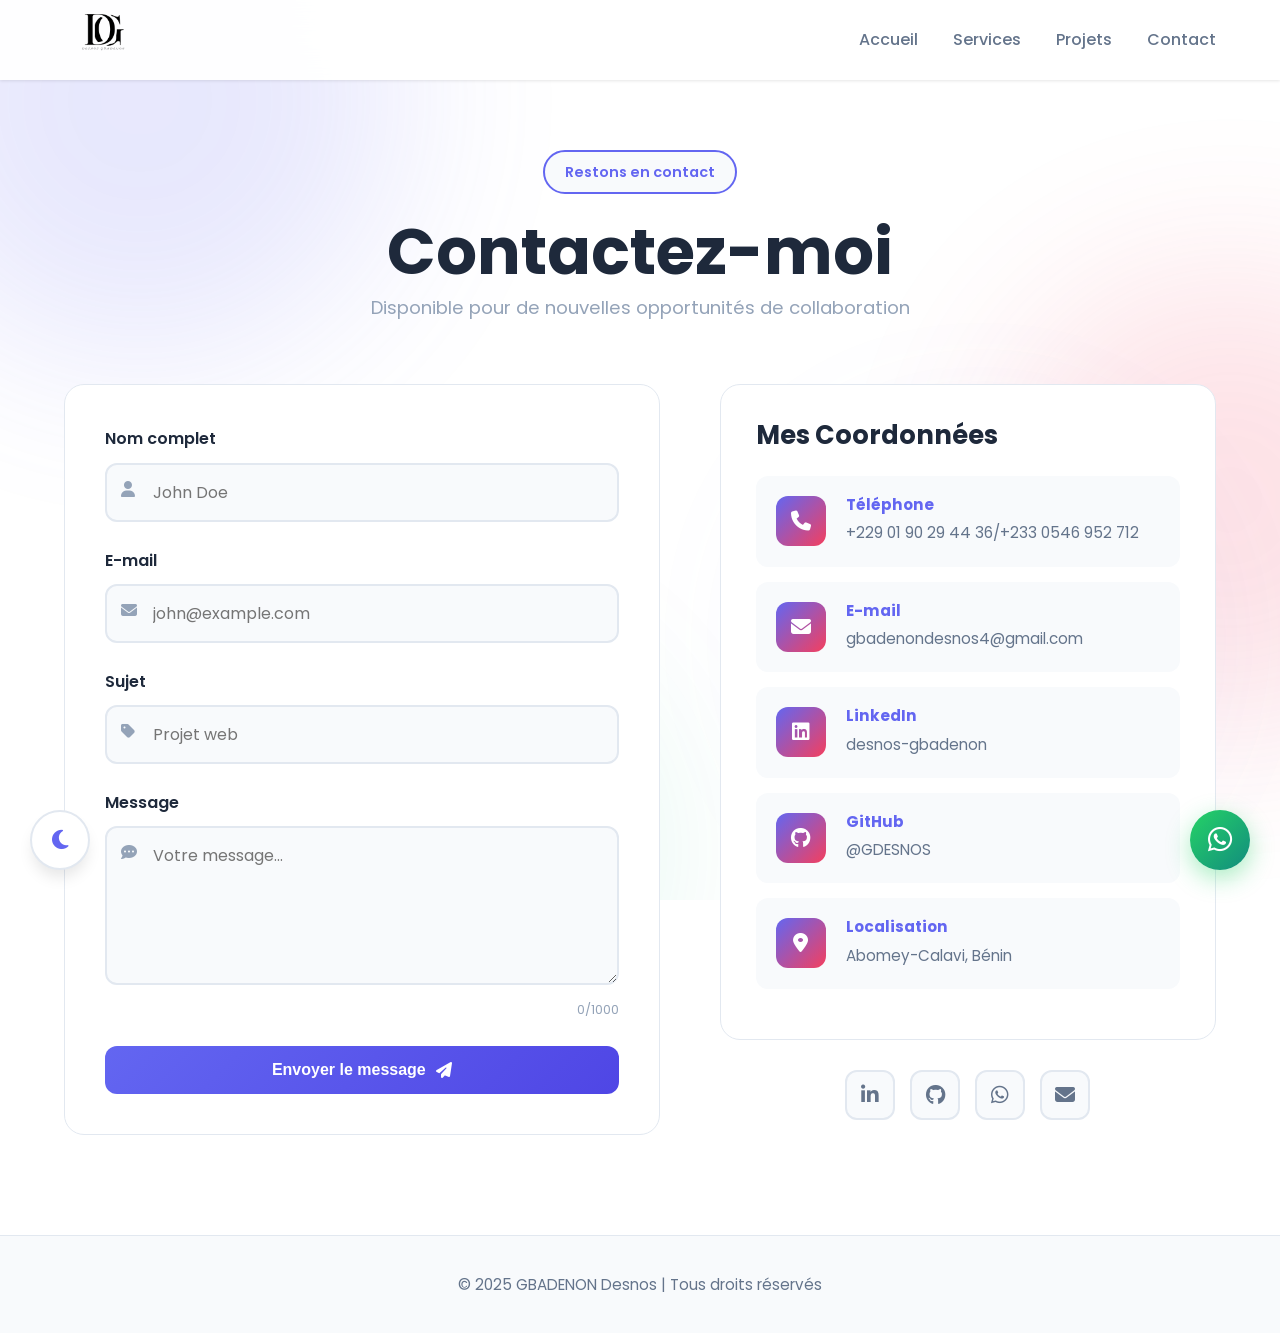
==== commit 72af9979: "correction des url" ====
--- a/contact.html
+++ b/contact.html
@@ -57,10 +57,10 @@
                 <span></span>
             </div>
             <nav class="navbar-onepage">
-                <a href="index.html" class="nav-link" data-fr="Accueil" data-en="Home">Accueil</a>
-                <a href="services.html" class="nav-link" data-fr="Services" data-en="Services">Services</a>
-                <a href="projets.html" class="nav-link" data-fr="Projets" data-en="Projects">Projets</a>
-                <a href="contact.html" class="nav-link" data-fr="Contact" data-en="Contact">Contact</a>
+                <a href="/" class="nav-link" data-fr="Accueil" data-en="Home">Accueil</a>
+                <a href="/services" class="nav-link" data-fr="Services" data-en="Services">Services</a>
+                <a href="/projets" class="nav-link" data-fr="Projets" data-en="Projects">Projets</a>
+                <a href="/contact" class="nav-link" data-fr="Contact" data-en="Contact">Contact</a>
             </nav>
         </div>
     </header>
@@ -130,7 +130,7 @@
                             </div>
                             <div class="contact-info-content">
                                 <h5 data-fr="Téléphone" data-en="Phone">Téléphone</h5>
-                                <p><a href="tel:+2290190294436">+229 01 90 29 44 36</a></p>
+                                <p><a href="tel:+2290190294436">+229 01 90 29 44 36</a>/<a href="tel:+2330546952712">+233 0546 952 712</a></p>
                             </div>
                         </div>
 
@@ -202,6 +202,26 @@
         </div>
     </footer>
 
+    <!-- Mobile Bottom Navigation -->
+    <nav class="bottom-nav" aria-label="Navigation mobile">
+        <a href="/" class="bottom-nav-link">
+            <i class="fas fa-house"></i>
+            <span data-fr="Accueil" data-en="Home">Accueil</span>
+        </a>
+        <a href="/services" class="bottom-nav-link">
+            <i class="fas fa-briefcase"></i>
+            <span data-fr="Services" data-en="Services">Services</span>
+        </a>
+        <a href="/projets" class="bottom-nav-link">
+            <i class="fas fa-diagram-project"></i>
+            <span data-fr="Projets" data-en="Projects">Projets</span>
+        </a>
+        <a href="/contact" class="bottom-nav-link">
+            <i class="fas fa-envelope"></i>
+            <span data-fr="Contact" data-en="Contact">Contact</span>
+        </a>
+    </nav>
+
     <script src="script.min.js"></script>
 </body>
 </html>
--- a/style.min.css
+++ b/style.min.css
@@ -1,4 +1,4 @@
-:root{--primary-color:#6366f1;--primary-dark:#4f46e5;--primary-light:#818cf8;--secondary-color:#f43f5e;--accent-color:#10b981;--bg-primary:#fff;--bg-secondary:#f8fafc;--bg-card:#fff;--bg-primary-rgb:255,255,255;--bg-secondary-rgb:248,250,252;--bg-card-rgb:255,255,255;--bg-gradient:linear-gradient(135deg,#667eea,#764ba2);--text-primary:#1e293b;--text-secondary:#64748b;--text-tertiary:#94a3b8;--border-color:#e2e8f0;--shadow-sm:0 1px 3px 0 rgba(0,0,0,.1);--shadow-md:0 4px 6px -1px rgba(0,0,0,.1);--shadow-lg:0 10px 15px -3px rgba(0,0,0,.1);--shadow-xl:0 20px 25px -5px rgba(0,0,0,.1);--shadow-2xl:0 25px 50px -12px rgba(0,0,0,.25);--transition-fast:0.2s ease;--transition-base:0.3s ease;--transition-slow:0.5s ease;--max-width:1280px;--header-height:80px;--font-primary:"Poppins",-apple-system,BlinkMacSystemFont,"Segoe UI",sans-serif;--font-display:"Playfair Display",serif}body.dark-theme{--bg-primary:#0f172a;--bg-secondary:#1e293b;--bg-card:#1e293b;--bg-primary-rgb:15,23,42;--bg-secondary-rgb:30,41,59;--bg-card-rgb:30,41,59;--text-primary:#f1f5f9;--text-secondary:#cbd5e1;--text-tertiary:#94a3b8;--border-color:#334155;--shadow-sm:0 1px 3px 0 rgba(0,0,0,.3);--shadow-md:0 4px 6px -1px rgba(0,0,0,.4);--shadow-lg:0 10px 15px -3px rgba(0,0,0,.5);--shadow-xl:0 20px 25px -5px rgba(0,0,0,.6);--shadow-2xl:0 25px 50px -12px rgba(0,0,0,.7)}*{box-sizing:border-box;margin:0;padding:0}html{scroll-behavior:smooth}body,html{overflow-x:hidden}body{background-color:var(--bg-primary);color:var(--text-primary);font-family:var(--font-primary);line-height:1.7;transition:background-color var(--transition-base),color var(--transition-base)}::selection{background-color:var(--primary-color);color:#fff}::-webkit-scrollbar{width:10px}::-webkit-scrollbar-track{background:var(--bg-secondary)}::-webkit-scrollbar-thumb{background:var(--primary-color);border-radius:10px}::-webkit-scrollbar-thumb:hover{background:var(--primary-dark)}h1,h2,h3,h4,h5,h6{color:var(--text-primary);font-weight:700;line-height:1.2}h1{font-size:clamp(2.5rem,5vw,4rem)}h2{font-size:clamp(2rem,4vw,3rem)}h3{font-size:clamp(1.75rem,3vw,2.5rem)}h4{font-size:clamp(1.25rem,2vw,1.75rem)}p{color:var(--text-secondary);font-size:1.05rem;line-height:1.8}a{color:var(--primary-color);text-decoration:none;transition:all var(--transition-base)}a:hover{color:var(--primary-dark)}.gradient-text{background:linear-gradient(135deg,var(--primary-color) 0,var(--secondary-color) 100%);-webkit-background-clip:text;-webkit-text-fill-color:transparent;background-clip:text}.section-padding{padding:100px 5%}.section-header{margin-bottom:60px;text-align:center}.section-tag{background:var(--bg-secondary);border:2px solid var(--primary-color);border-radius:50px;color:var(--primary-color);display:inline-block;font-size:.9rem;font-weight:600;margin-bottom:20px;padding:8px 20px}.section-subtitle{color:var(--text-tertiary);font-size:1.15rem;margin:0 auto;max-width:700px}.cta-button,.secondary-button{align-items:center;border:none;border-radius:50px;cursor:pointer;display:inline-flex;font-size:1rem;font-weight:600;gap:10px;overflow:hidden;padding:15px 35px;position:relative;transition:all var(--transition-base)}.cta-button{background:linear-gradient(135deg,var(--primary-color) 0,var(--primary-dark) 100%);box-shadow:0 10px 30px rgba(99,102,241,.3);color:#fff}.cta-button:hover{box-shadow:0 15px 40px rgba(99,102,241,.4);color:#fff;transform:translateY(-3px)}.cta-button:before{background:linear-gradient(90deg,transparent,hsla(0,0%,100%,.2),transparent);content:"";height:100%;left:-100%;position:absolute;top:0;transition:left .5s;width:100%}.cta-button:hover:before{left:100%}.secondary-button{background:transparent;border:2px solid var(--primary-color);color:var(--primary-color)}.secondary-button:hover{background:var(--primary-color);color:#fff;transform:translateY(-3px)}.cta-button-contact{align-items:center;background:linear-gradient(135deg,var(--primary-color) 0,var(--primary-dark) 100%);border:none;border-radius:12px;color:#fff;cursor:pointer;display:flex;font-size:1rem;font-weight:600;gap:10px;justify-content:center;padding:15px;transition:all var(--transition-base);width:100%}.cta-button-contact:hover{box-shadow:0 10px 30px rgba(99,102,241,.4);transform:translateY(-2px)}.whatsapp-float{align-items:center;animation:pulse 2s infinite;background:linear-gradient(135deg,#25d366,#128c7e);border-radius:50%;bottom:30px;box-shadow:0 8px 25px rgba(37,211,102,.4);color:#fff;display:flex;font-size:28px;height:60px;justify-content:center;position:fixed;right:30px;transition:all var(--transition-base);width:60px;z-index:999}.whatsapp-float:hover{box-shadow:0 12px 35px rgba(37,211,102,.6);transform:scale(1.1)}@keyframes pulse{0%,to{box-shadow:0 8px 25px rgba(37,211,102,.4)}50%{box-shadow:0 8px 35px rgba(37,211,102,.7)}}.theme-toggle{align-items:center;background:var(--bg-card);border:2px solid var(--border-color);border-radius:50%;bottom:30px;box-shadow:var(--shadow-lg);color:var(--primary-color);cursor:pointer;display:flex;font-size:22px;height:60px;justify-content:center;left:30px;position:fixed;transition:all var(--transition-base);width:60px;z-index:999}.theme-toggle:hover{background:var(--primary-color);color:#fff;transform:rotate(180deg)}.language-switcher{display:flex;flex-direction:column;gap:10px;position:fixed;right:30px;top:100px;z-index:998}.lang-btn{align-items:center;background:var(--bg-card);border:2px solid var(--border-color);border-radius:50px;color:var(--text-secondary);cursor:pointer;display:flex;font-size:.9rem;font-weight:600;gap:8px;padding:10px 15px;transition:all var(--transition-base)}.lang-btn img{border-radius:2px;height:15px;object-fit:cover;width:20px}.lang-btn.active,.lang-btn:hover{background:var(--primary-color);border-color:var(--primary-color);color:#fff;transform:translateX(-5px)}.header-fixed{backdrop-filter:blur(20px);-webkit-backdrop-filter:blur(20px);background:hsla(0,0%,100%,.95);box-shadow:var(--shadow-sm);left:0;position:fixed;top:0;transition:all var(--transition-base);width:100%;z-index:1000}body.dark-theme .header-fixed{background:rgba(15,23,42,.95)}.header-fixed.scrolled{box-shadow:var(--shadow-md)}.header-content{align-items:center;display:flex;height:var(--header-height);justify-content:space-between;margin:0 auto;max-width:var(--max-width);padding:0 5%}.logo{background:linear-gradient(135deg,var(--primary-color) 0,var(--secondary-color) 100%);-webkit-background-clip:text;font-family:var(--font-display);font-size:1.8rem;font-weight:800;-webkit-text-fill-color:transparent;background-clip:text}.navbar-onepage{align-items:center;display:flex;gap:35px}.nav-link{color:var(--text-secondary);font-weight:500;padding:8px 0;position:relative;transition:all var(--transition-base)}.nav-link:after{background:linear-gradient(135deg,var(--primary-color) 0,var(--secondary-color) 100%);bottom:0;content:"";height:2px;left:0;position:absolute;transition:width var(--transition-base);width:0}.nav-link.active,.nav-link:hover{color:var(--primary-color)}.nav-link.active:after,.nav-link:hover:after{width:100%}.hamburger{cursor:pointer;display:none;flex-direction:column;gap:5px;z-index:1001}.hamburger span{background:var(--primary-color);border-radius:3px;display:block;height:3px;transition:all var(--transition-base);width:28px}.hamburger.active span:first-child{transform:rotate(45deg) translate(8px,8px)}.hamburger.active span:nth-child(2){opacity:0}.hamburger.active span:nth-child(3){transform:rotate(-45deg) translate(8px,-8px)}.hero-section{align-items:center;display:flex;min-height:100vh;overflow:hidden;padding-top:var(--header-height);position:relative}.ambient-bg{position:fixed;inset:0;overflow:hidden;z-index:-1;pointer-events:none}.ambient-orb{position:absolute;border-radius:50%;filter:blur(90px);opacity:.15;animation:ambientFloat 30s ease-in-out infinite}body.dark-theme .ambient-orb{opacity:.24}.ambient-orb.o1{width:520px;height:520px;background:var(--primary-color);top:-160px;left:-120px;animation-delay:0s}.ambient-orb.o2{width:460px;height:460px;background:var(--secondary-color);top:30%;right:-180px;animation-delay:-8s}.ambient-orb.o3{width:380px;height:380px;background:var(--accent-color);bottom:-140px;left:20%;animation-delay:-16s}.ambient-orb.o4{width:340px;height:340px;background:var(--primary-light);bottom:10%;right:10%;animation-delay:-24s}@keyframes ambientFloat{0%,100%{transform:translate(0,0) scale(1)}33%{transform:translate(60px,-40px) scale(1.12)}66%{transform:translate(-50px,50px) scale(.92)}}@media (prefers-reduced-motion:reduce){.ambient-orb{animation:none}}.hero-container{align-items:center;display:grid;gap:60px;grid-template-columns:1.3fr 1fr;margin:0 auto;max-width:var(--max-width);padding:0 5%}.hero-badge{animation:slideInDown .8s ease-out;background:var(--bg-secondary);border:2px solid var(--primary-color);border-radius:50px;color:var(--primary-color);display:inline-block;font-size:.95rem;font-weight:500;margin-bottom:30px;padding:10px 20px}.hero-content h1{line-height:1.1;margin-bottom:20px}.hero-tagline{color:var(--text-secondary);font-size:clamp(1.3rem,2.5vw,1.8rem);margin-bottom:25px;min-height:50px}.typewriter{animation:typing 3s steps(30) infinite,blink .75s step-end infinite;border-right:3px solid var(--primary-color);display:inline-block;overflow:hidden;white-space:nowrap}@keyframes typing{0%,90%,to{width:0}30%,60%{width:100%}}@keyframes blink{50%{border-color:transparent}}.summary-text{font-size:1.1rem;line-height:1.8;margin-bottom:35px;max-width:600px}.hero-cta{gap:20px;margin-bottom:50px}.hero-cta,.hero-stats{display:flex;flex-wrap:wrap}.hero-stats{gap:40px}.stat-item{display:flex;flex-direction:column}.stat-number{color:var(--primary-color);font-size:2.5rem;font-weight:800;line-height:1}.stat-label{color:var(--text-tertiary);font-size:.9rem;margin-top:5px}.hero-image{display:flex;justify-content:center;position:relative}.image-container{max-width:400px;position:relative;width:100%}.image-container img{border-radius:30px;box-shadow:var(--shadow-2xl);position:relative;width:100%;z-index:2}.image-decoration{border:3px solid var(--primary-color);border-radius:30px;height:100%;position:absolute;right:-20px;top:-20px;width:100%;z-index:1}.scroll-indicator{align-items:center;animation:bounce 2s infinite;bottom:40px;color:var(--text-tertiary);display:flex;flex-direction:column;font-size:.9rem;gap:10px;left:50%;position:absolute;transform:translateX(-50%)}@keyframes bounce{0%,to{transform:translateX(-50%) translateY(0)}50%{transform:translateX(-50%) translateY(-10px)}}.services-section{background:rgba(var(--bg-secondary-rgb),.92)}.services-grid{display:grid;gap:30px;grid-template-columns:repeat(auto-fit,minmax(350px,1fr));margin:0 auto;max-width:var(--max-width)}.service-card{background:var(--bg-card);border:1px solid var(--border-color);border-radius:20px;overflow:hidden;padding:40px;position:relative;transition:all var(--transition-base)}.service-card:before{background:linear-gradient(90deg,var(--primary-color),var(--secondary-color));content:"";height:4px;left:0;position:absolute;top:0;transform:scaleX(0);transition:transform var(--transition-base);width:100%}.service-card:hover{box-shadow:var(--shadow-xl);transform:translateY(-10px)}.service-card:hover:before{transform:scaleX(1)}.service-icon{align-items:center;background:linear-gradient(135deg,var(--primary-color) 0,var(--secondary-color) 100%);border-radius:20px;color:#fff;display:flex;font-size:28px;height:70px;justify-content:center;margin-bottom:25px;width:70px}.service-card h4{color:var(--text-primary);margin-bottom:15px}.service-card p{line-height:1.7;margin-bottom:20px}.service-features{list-style:none;margin-top:20px}.service-features li{align-items:center;color:var(--text-secondary);display:flex;font-size:.95rem;gap:10px;padding:8px 0}.service-features li:before{color:var(--accent-color);content:"✓";font-size:1.2rem;font-weight:700}.project-filters{display:flex;flex-wrap:wrap;gap:15px;justify-content:center;margin-bottom:50px}.filter-btn{background:var(--bg-card);border:2px solid var(--border-color);border-radius:50px;color:var(--text-secondary);cursor:pointer;font-weight:600;padding:12px 30px;transition:all var(--transition-base)}.filter-btn.active,.filter-btn:hover{background:var(--primary-color);border-color:var(--primary-color);color:#fff;transform:translateY(-2px)}.projects-grid-new{display:grid;gap:35px;grid-template-columns:repeat(auto-fill,minmax(350px,1fr));margin:0 auto 50px;max-width:var(--max-width)}.project-card-new{background:var(--bg-card);border-radius:20px;box-shadow:var(--shadow-md);overflow:hidden;transition:all var(--transition-base)}.project-card-new.hidden{display:none}.project-card-new:hover{box-shadow:var(--shadow-xl);transform:translateY(-10px)}.project-image{height:250px;overflow:hidden;position:relative;width:100%}.project-image img{height:100%;object-fit:cover;transition:transform var(--transition-slow);width:100%}.project-card-new:hover .project-image img{transform:scale(1.1)}.project-placeholder{color:#fff;font-size:60px}.project-overlay,.project-placeholder{align-items:center;display:flex;height:100%;justify-content:center;width:100%}.project-overlay{background:rgba(99,102,241,.9);left:0;opacity:0;position:absolute;top:0;transition:opacity var(--transition-base)}.project-card-new:hover .project-overlay{opacity:1}.project-link{align-items:center;background:#fff;border-radius:50%;color:var(--primary-color);display:flex;font-size:24px;height:60px;justify-content:center;transition:all var(--transition-base);width:60px}.project-link:hover{transform:scale(1.1) rotate(1turn)}.coming-soon{background:#fff;border-radius:50px;color:var(--primary-color);font-weight:600;padding:10px 20px}.project-content{padding:30px}.project-tags{display:flex;flex-wrap:wrap;gap:10px;margin-bottom:15px}.tech-tag{background:var(--bg-secondary);border:1px solid var(--border-color);border-radius:50px;color:var(--primary-color);display:inline-block;font-size:.85rem;font-weight:600;padding:6px 15px}.project-content h4{margin-bottom:12px}.project-content p{font-size:.95rem}.section-cta{margin-top:20px;text-align:center}.skills-section{background:rgba(var(--bg-card-rgb),.92)}.skills-container{display:grid;gap:40px;grid-template-columns:repeat(auto-fit,minmax(350px,1fr));margin:0 auto;max-width:var(--max-width)}.skills-group{background:var(--bg-secondary);border:1px solid var(--border-color);border-radius:20px;padding:35px}.skill-category-header{align-items:center;border-bottom:2px solid var(--border-color);display:flex;gap:15px;margin-bottom:25px;padding-bottom:15px}.skill-category-header i{color:var(--primary-color);font-size:24px}.skill-category-header h4{color:var(--text-primary)}.skills-list{gap:20px}.skill-item,.skills-list{display:flex;flex-direction:column}.skill-item{gap:8px}.skill-info{align-items:center;display:flex;justify-content:space-between}.skill-name{color:var(--text-primary);font-weight:600}.skill-level{color:var(--primary-color);font-size:.9rem;font-weight:600}.skill-bar{background:var(--bg-primary);border-radius:50px;height:8px;overflow:hidden;width:100%}.skill-progress{animation:progressAnimation 2s ease-out;background:linear-gradient(90deg,var(--primary-color),var(--secondary-color));border-radius:50px;height:100%;transition:width 1s ease-out}@keyframes progressAnimation{0%{width:0}}.qualities-cloud{display:flex;flex-wrap:wrap;gap:12px}.qualities-cloud span{align-items:center;background:var(--bg-primary);border:1px solid var(--border-color);border-radius:50px;color:var(--text-primary);display:inline-flex;font-size:.9rem;font-weight:500;gap:8px;padding:10px 18px;transition:all var(--transition-base)}.qualities-cloud span:hover{background:var(--primary-color);color:#fff;transform:translateY(-3px)}.timeline-section{background:rgba(var(--bg-secondary-rgb),.92)}.timeline-container{margin:0 auto;max-width:900px;position:relative}.timeline-container:before{background:linear-gradient(180deg,var(--primary-color),var(--secondary-color));bottom:0;content:"";left:50%;position:absolute;top:0;transform:translateX(-50%);width:3px}.timeline-item{display:grid;gap:30px;grid-template-columns:1fr auto 1fr;margin-bottom:50px;position:relative}.timeline-item:nth-child(odd) .timeline-content{grid-column:1;text-align:right}.timeline-item:nth-child(2n) .timeline-content{grid-column:3;text-align:left}.timeline-icon{align-items:center;background:linear-gradient(135deg,var(--primary-color),var(--secondary-color));border-radius:50%;box-shadow:0 0 0 10px var(--bg-secondary);color:#fff;display:flex;font-size:24px;grid-column:2;height:60px;justify-content:center;width:60px;z-index:2}.timeline-content{background:var(--bg-card);border:1px solid var(--border-color);border-radius:20px;box-shadow:var(--shadow-md);padding:30px;transition:all var(--transition-base)}.timeline-content:hover{box-shadow:var(--shadow-xl);transform:scale(1.03)}.timeline-date{background:var(--primary-color);border-radius:50px;color:#fff;display:inline-block;font-size:.85rem;font-weight:600;margin-bottom:15px;padding:8px 16px}.timeline-content h4{margin-bottom:12px}.timeline-content p{font-size:.95rem;margin-bottom:15px}.timeline-skills{display:flex;flex-wrap:wrap;gap:8px;justify-content:inherit}.timeline-skills span{background:var(--bg-secondary);border-radius:50px;color:var(--primary-color);font-size:.8rem;font-weight:600;padding:5px 12px}.timeline-item.academic .timeline-icon{background:linear-gradient(135deg,var(--accent-color),var(--primary-color))}.contact-layout{display:grid;gap:60px;grid-template-columns:1.2fr 1fr;margin:0 auto;max-width:var(--max-width)}.contact-form-container{background:var(--bg-card);border:1px solid var(--border-color);border-radius:20px;padding:40px}.form-group{margin-bottom:25px}.form-group label{color:var(--text-primary);display:block;font-weight:600;margin-bottom:10px}.form-group input,.form-group textarea{background:var(--bg-secondary);border:2px solid var(--border-color);border-radius:12px;color:var(--text-primary);font-family:inherit;font-size:1rem;padding:15px;transition:all var(--transition-base);width:100%}.form-group input:focus,.form-group textarea:focus{border-color:var(--primary-color);box-shadow:0 0 0 4px rgba(99,102,241,.1);outline:none}.form-group textarea{min-height:150px;resize:vertical}.contact-info-container{display:flex;flex-direction:column;gap:30px}.contact-details{background:var(--bg-card);border:1px solid var(--border-color);border-radius:20px;padding:35px}.contact-details h4{color:var(--text-primary);margin-bottom:25px}.contact-info-item{align-items:flex-start;background:var(--bg-secondary);border-radius:12px;display:flex;gap:20px;margin-bottom:15px;padding:20px;transition:all var(--transition-base)}.contact-info-item:hover{box-shadow:var(--shadow-md);transform:translateX(10px)}.contact-icon{align-items:center;background:linear-gradient(135deg,var(--primary-color),var(--secondary-color));border-radius:12px;color:#fff;display:flex;flex-shrink:0;font-size:20px;height:50px;justify-content:center;width:50px}.contact-info-content h5{color:var(--primary-color);font-size:.95rem;margin-bottom:5px}.contact-info-content p{font-size:.95rem;margin:0}.contact-info-content a{color:var(--text-secondary)}.contact-info-content a:hover{color:var(--primary-color)}.social-links{gap:15px}.social-link,.social-links{display:flex;justify-content:center}.social-link{align-items:center;background:var(--bg-secondary);border:2px solid var(--border-color);border-radius:12px;color:var(--text-secondary);font-size:20px;height:50px;transition:all var(--transition-base);width:50px}.social-link:hover{background:var(--primary-color);border-color:var(--primary-color);color:#fff;transform:translateY(-5px)}footer{background:rgba(var(--bg-secondary-rgb),.92);border-top:1px solid var(--border-color);padding:30px 5%}.footer-content{margin:0 auto;max-width:var(--max-width);text-align:center}.footer-content p{font-size:.95rem;margin:5px 0}.footer-tagline{color:var(--primary-color);font-weight:600}@keyframes slideInDown{0%{opacity:0;transform:translateY(-30px)}to{opacity:1;transform:translateY(0)}}.animate-in-down{animation:slideInDown .8s ease-out .2s backwards}.animate-in-right{animation:slideInDown .8s ease-out .4s backwards}.animate-fade-in{animation:slideInDown .8s ease-out .6s backwards}[data-aos]{opacity:0;transition:opacity .6s ease,transform .6s ease}[data-aos].aos-animate{opacity:1}[data-aos=fade-up]{transform:translateY(50px)}[data-aos=fade-up].aos-animate{transform:translateY(0)}[data-aos=fade-right]{transform:translateX(-50px)}[data-aos=fade-right].aos-animate{transform:translateX(0)}[data-aos=fade-left]{transform:translateX(50px)}[data-aos=fade-left].aos-animate{transform:translateX(0)}[data-aos=zoom-in]{transform:scale(.8)}[data-aos=zoom-in].aos-animate{transform:scale(1)}@media (max-width:1024px){.timeline-container:before{left:30px}.timeline-item{grid-template-columns:auto 1fr}.timeline-item:nth-child(2n) .timeline-content,.timeline-item:nth-child(odd) .timeline-content{grid-column:2;text-align:left}.timeline-icon{grid-column:1}.timeline-skills{justify-content:flex-start}}@media (max-width:768px){:root{--header-height:70px}.hamburger{display:flex}.navbar-onepage{align-items:flex-start;background:var(--bg-card);box-shadow:var(--shadow-2xl);flex-direction:column;gap:25px;height:100vh;max-width:300px;padding:100px 30px;position:fixed;right:-100%;top:0;transition:right var(--transition-base);width:80%}.navbar-onepage.active{right:0}.nav-link{font-size:1.2rem}.language-switcher{right:20px;top:90px}.theme-toggle,.whatsapp-float{font-size:22px;height:50px;width:50px}.whatsapp-float{bottom:20px;right:20px}.theme-toggle{bottom:20px;left:20px}.section-padding{padding:60px 5%}.hero-container{gap:40px;grid-template-columns:1fr;text-align:center}.hero-content{order:2}.hero-image{order:1}.image-container{max-width:300px}.hero-cta,.hero-stats{justify-content:center}.contact-layout,.projects-grid-new,.services-grid,.skills-container{grid-template-columns:1fr}h1{font-size:2rem}h2{font-size:1.75rem}h3{font-size:1.5rem}}@media (max-width:480px){.section-padding{padding:40px 20px}.hero-badge{font-size:.85rem;padding:8px 16px}.stat-number{font-size:2rem}.contact-details,.contact-form-container,.service-card,.skills-group{padding:25px}.project-filters{gap:10px}.filter-btn{font-size:.9rem;padding:10px 20px}}@media print{.hamburger,.language-switcher,.scroll-indicator,.theme-toggle,.whatsapp-float{display:none!important}}
+:root{--primary-color:#6366f1;--primary-dark:#4f46e5;--primary-light:#818cf8;--secondary-color:#f43f5e;--accent-color:#10b981;--bg-primary:#fff;--bg-secondary:#f8fafc;--bg-card:#fff;--primary-color-rgb:99,102,241;--bg-primary-rgb:255,255,255;--bg-secondary-rgb:248,250,252;--bg-card-rgb:255,255,255;--bg-gradient:linear-gradient(135deg,#667eea,#764ba2);--text-primary:#1e293b;--text-secondary:#64748b;--text-tertiary:#94a3b8;--border-color:#e2e8f0;--shadow-sm:0 1px 3px 0 rgba(0,0,0,.1);--shadow-md:0 4px 6px -1px rgba(0,0,0,.1);--shadow-lg:0 10px 15px -3px rgba(0,0,0,.1);--shadow-xl:0 20px 25px -5px rgba(0,0,0,.1);--shadow-2xl:0 25px 50px -12px rgba(0,0,0,.25);--transition-fast:0.2s ease;--transition-base:0.3s ease;--transition-slow:0.5s ease;--max-width:1280px;--header-height:80px;--font-primary:"Poppins",-apple-system,BlinkMacSystemFont,"Segoe UI",sans-serif;--font-display:"Playfair Display",serif}body.dark-theme{--bg-primary:#0f172a;--bg-secondary:#1e293b;--bg-card:#1e293b;--bg-primary-rgb:15,23,42;--bg-secondary-rgb:30,41,59;--bg-card-rgb:30,41,59;--text-primary:#f1f5f9;--text-secondary:#cbd5e1;--text-tertiary:#94a3b8;--border-color:#334155;--shadow-sm:0 1px 3px 0 rgba(0,0,0,.3);--shadow-md:0 4px 6px -1px rgba(0,0,0,.4);--shadow-lg:0 10px 15px -3px rgba(0,0,0,.5);--shadow-xl:0 20px 25px -5px rgba(0,0,0,.6);--shadow-2xl:0 25px 50px -12px rgba(0,0,0,.7)}*{box-sizing:border-box;margin:0;padding:0}html{scroll-behavior:smooth}body,html{overflow-x:hidden}body{background-color:var(--bg-primary);color:var(--text-primary);font-family:var(--font-primary);line-height:1.7;transition:background-color var(--transition-base),color var(--transition-base)}::selection{background-color:var(--primary-color);color:#fff}::-webkit-scrollbar{width:10px}::-webkit-scrollbar-track{background:var(--bg-secondary)}::-webkit-scrollbar-thumb{background:var(--primary-color);border-radius:10px}::-webkit-scrollbar-thumb:hover{background:var(--primary-dark)}h1,h2,h3,h4,h5,h6{color:var(--text-primary);font-weight:700;line-height:1.2}h1{font-size:clamp(2.5rem,5vw,4rem)}h2{font-size:clamp(2rem,4vw,3rem)}h3{font-size:clamp(1.75rem,3vw,2.5rem)}h4{font-size:clamp(1.25rem,2vw,1.75rem)}p{color:var(--text-secondary);font-size:1.05rem;line-height:1.8}a{color:var(--primary-color);text-decoration:none;transition:all var(--transition-base)}a:hover{color:var(--primary-dark)}.gradient-text{background:linear-gradient(135deg,var(--primary-color) 0,var(--secondary-color) 100%);-webkit-background-clip:text;-webkit-text-fill-color:transparent;background-clip:text}.section-padding{padding:100px 5%}.section-header{margin-bottom:60px;text-align:center}.section-tag{background:var(--bg-secondary);border:2px solid var(--primary-color);border-radius:50px;color:var(--primary-color);display:inline-block;font-size:.9rem;font-weight:600;margin-bottom:20px;padding:8px 20px}.section-subtitle{color:var(--text-tertiary);font-size:1.15rem;margin:0 auto;max-width:700px}.cta-button,.secondary-button{align-items:center;border:none;border-radius:50px;cursor:pointer;display:inline-flex;font-size:1rem;font-weight:600;gap:10px;overflow:hidden;padding:15px 35px;position:relative;transition:all var(--transition-base)}.cta-button{background:linear-gradient(135deg,var(--primary-color) 0,var(--primary-dark) 100%);box-shadow:0 10px 30px rgba(99,102,241,.3);color:#fff}.cta-button:hover{box-shadow:0 15px 40px rgba(99,102,241,.4);color:#fff;transform:translateY(-3px)}.cta-button:before{background:linear-gradient(90deg,transparent,hsla(0,0%,100%,.2),transparent);content:"";height:100%;left:-100%;position:absolute;top:0;transition:left .5s;width:100%}.cta-button:hover:before{left:100%}.secondary-button{background:transparent;border:2px solid var(--primary-color);color:var(--primary-color)}.secondary-button:hover{background:var(--primary-color);color:#fff;transform:translateY(-3px)}.cta-button-contact{align-items:center;background:linear-gradient(135deg,var(--primary-color) 0,var(--primary-dark) 100%);border:none;border-radius:12px;color:#fff;cursor:pointer;display:flex;font-size:1rem;font-weight:600;gap:10px;justify-content:center;padding:15px;transition:all var(--transition-base);width:100%}.cta-button-contact:hover{box-shadow:0 10px 30px rgba(99,102,241,.4);transform:translateY(-2px)}.whatsapp-float{align-items:center;animation:pulse 2s infinite;background:linear-gradient(135deg,#25d366,#128c7e);border-radius:50%;bottom:30px;box-shadow:0 8px 25px rgba(37,211,102,.4);color:#fff;display:flex;font-size:28px;height:60px;justify-content:center;position:fixed;right:30px;transition:all var(--transition-base);width:60px;z-index:999}.whatsapp-float:hover{box-shadow:0 12px 35px rgba(37,211,102,.6);transform:scale(1.1)}@keyframes pulse{0%,to{box-shadow:0 8px 25px rgba(37,211,102,.4)}50%{box-shadow:0 8px 35px rgba(37,211,102,.7)}}.theme-toggle{align-items:center;background:var(--bg-card);border:2px solid var(--border-color);border-radius:50%;bottom:30px;box-shadow:var(--shadow-lg);color:var(--primary-color);cursor:pointer;display:flex;font-size:22px;height:60px;justify-content:center;left:30px;position:fixed;transition:all var(--transition-base);width:60px;z-index:999}.theme-toggle:hover{background:var(--primary-color);color:#fff;transform:rotate(180deg)}.language-switcher{display:flex;flex-direction:column;gap:10px;position:fixed;right:30px;top:100px;z-index:998}.lang-btn{align-items:center;background:var(--bg-card);border:2px solid var(--border-color);border-radius:50px;color:var(--text-secondary);cursor:pointer;display:flex;font-size:.9rem;font-weight:600;gap:8px;padding:10px 15px;transition:all var(--transition-base)}.lang-btn img{border-radius:2px;height:15px;object-fit:cover;width:20px}.lang-btn.active,.lang-btn:hover{background:var(--primary-color);border-color:var(--primary-color);color:#fff;transform:translateX(-5px)}.header-fixed{backdrop-filter:blur(20px);-webkit-backdrop-filter:blur(20px);background:hsla(0,0%,100%,.95);box-shadow:var(--shadow-sm);left:0;position:fixed;top:0;transition:all var(--transition-base);width:100%;z-index:1000}body.dark-theme .header-fixed{background:rgba(15,23,42,.95)}.header-fixed.scrolled{box-shadow:var(--shadow-md)}.header-content{align-items:center;display:flex;height:var(--header-height);justify-content:space-between;margin:0 auto;max-width:var(--max-width);padding:0 5%}.logo{background:linear-gradient(135deg,var(--primary-color) 0,var(--secondary-color) 100%);-webkit-background-clip:text;font-family:var(--font-display);font-size:1.8rem;font-weight:800;-webkit-text-fill-color:transparent;background-clip:text}.navbar-onepage{align-items:center;display:flex;gap:35px}.nav-link{color:var(--text-secondary);font-weight:500;padding:8px 0;position:relative;transition:all var(--transition-base)}.nav-link:after{background:linear-gradient(135deg,var(--primary-color) 0,var(--secondary-color) 100%);bottom:0;content:"";height:2px;left:0;position:absolute;transition:width var(--transition-base);width:0}.nav-link.active,.nav-link:hover{color:var(--primary-color)}.nav-link.active:after,.nav-link:hover:after{width:100%}.hamburger{cursor:pointer;display:none;flex-direction:column;gap:5px;z-index:1001}.hamburger span{background:var(--primary-color);border-radius:3px;display:block;height:3px;transition:all var(--transition-base);width:28px}.hamburger.active span:first-child{transform:rotate(45deg) translate(8px,8px)}.hamburger.active span:nth-child(2){opacity:0}.hamburger.active span:nth-child(3){transform:rotate(-45deg) translate(8px,-8px)}.hero-section{align-items:center;display:flex;min-height:100vh;overflow:hidden;padding-top:var(--header-height);position:relative}.ambient-bg{position:fixed;inset:0;overflow:hidden;z-index:-1;pointer-events:none}.ambient-orb{position:absolute;border-radius:50%;filter:blur(90px);opacity:.15;animation:ambientFloat 30s ease-in-out infinite}body.dark-theme .ambient-orb{opacity:.24}.ambient-orb.o1{width:520px;height:520px;background:var(--primary-color);top:-160px;left:-120px;animation-delay:0s}.ambient-orb.o2{width:460px;height:460px;background:var(--secondary-color);top:30%;right:-180px;animation-delay:-8s}.ambient-orb.o3{width:380px;height:380px;background:var(--accent-color);bottom:-140px;left:20%;animation-delay:-16s}.ambient-orb.o4{width:340px;height:340px;background:var(--primary-light);bottom:10%;right:10%;animation-delay:-24s}@keyframes ambientFloat{0%,100%{transform:translate(0,0) scale(1)}33%{transform:translate(60px,-40px) scale(1.12)}66%{transform:translate(-50px,50px) scale(.92)}}@media (prefers-reduced-motion:reduce){.ambient-orb{animation:none}}.hero-container{align-items:center;display:grid;gap:60px;grid-template-columns:1.3fr 1fr;margin:0 auto;max-width:var(--max-width);padding:0 5%}.hero-badge{animation:slideInDown .8s ease-out;background:var(--bg-secondary);border:2px solid var(--primary-color);border-radius:50px;color:var(--primary-color);display:inline-block;font-size:.95rem;font-weight:500;margin-bottom:30px;padding:10px 20px}.hero-content h1{line-height:1.1;margin-bottom:20px}.hero-tagline{color:var(--text-secondary);font-size:clamp(1.3rem,2.5vw,1.8rem);margin-bottom:25px;min-height:50px}.typewriter{animation:typing 3s steps(30) infinite,blink .75s step-end infinite;border-right:3px solid var(--primary-color);display:inline-block;overflow:hidden;white-space:nowrap}@keyframes typing{0%,90%,to{width:0}30%,60%{width:100%}}@keyframes blink{50%{border-color:transparent}}.summary-text{font-size:1.1rem;line-height:1.8;margin-bottom:35px;max-width:600px}.hero-cta{gap:20px;margin-bottom:50px}.hero-cta,.hero-stats{display:flex;flex-wrap:wrap}.hero-stats{gap:40px}.stat-item{display:flex;flex-direction:column}.stat-number{color:var(--primary-color);font-size:2.5rem;font-weight:800;line-height:1}.stat-label{color:var(--text-tertiary);font-size:.9rem;margin-top:5px}.hero-image{display:flex;justify-content:center;position:relative}.image-container{max-width:400px;position:relative;width:100%}.image-container img{border-radius:30px;box-shadow:var(--shadow-2xl);position:relative;width:100%;z-index:2}.image-decoration{border:3px solid var(--primary-color);border-radius:30px;height:100%;position:absolute;right:-20px;top:-20px;width:100%;z-index:1}.scroll-indicator{align-items:center;animation:bounce 2s infinite;bottom:40px;color:var(--text-tertiary);display:flex;flex-direction:column;font-size:.9rem;gap:10px;left:50%;position:absolute;transform:translateX(-50%)}@keyframes bounce{0%,to{transform:translateX(-50%) translateY(0)}50%{transform:translateX(-50%) translateY(-10px)}}.services-section{background:rgba(var(--bg-secondary-rgb),.92)}.services-grid{display:grid;gap:30px;grid-template-columns:repeat(auto-fit,minmax(350px,1fr));margin:0 auto;max-width:var(--max-width)}.service-card{background:var(--bg-card);border:1px solid var(--border-color);border-radius:20px;overflow:hidden;padding:40px;position:relative;transition:all var(--transition-base)}.service-card:before{background:linear-gradient(90deg,var(--primary-color),var(--secondary-color));content:"";height:4px;left:0;position:absolute;top:0;transform:scaleX(0);transition:transform var(--transition-base);width:100%}.service-card:hover{box-shadow:var(--shadow-xl);transform:translateY(-10px)}.service-card:hover:before{transform:scaleX(1)}.service-icon{align-items:center;background:linear-gradient(135deg,var(--primary-color) 0,var(--secondary-color) 100%);border-radius:20px;color:#fff;display:flex;font-size:28px;height:70px;justify-content:center;margin-bottom:25px;width:70px}.service-card h4{color:var(--text-primary);margin-bottom:15px}.service-card p{line-height:1.7;margin-bottom:20px}.service-features{list-style:none;margin-top:20px}.service-features li{align-items:center;color:var(--text-secondary);display:flex;font-size:.95rem;gap:10px;padding:8px 0}.service-features li:before{color:var(--accent-color);content:"✓";font-size:1.2rem;font-weight:700}.project-filters{display:flex;flex-wrap:wrap;gap:15px;justify-content:center;margin-bottom:50px}.filter-btn{background:var(--bg-card);border:2px solid var(--border-color);border-radius:50px;color:var(--text-secondary);cursor:pointer;font-weight:600;padding:12px 30px;transition:all var(--transition-base)}.filter-btn.active,.filter-btn:hover{background:var(--primary-color);border-color:var(--primary-color);color:#fff;transform:translateY(-2px)}.projects-grid-new{display:grid;gap:35px;grid-template-columns:repeat(auto-fill,minmax(350px,1fr));margin:0 auto 50px;max-width:var(--max-width)}.project-card-new{background:var(--bg-card);border-radius:20px;box-shadow:var(--shadow-md);overflow:hidden;transition:all var(--transition-base)}.project-card-new.hidden{display:none}.project-card-new:hover{box-shadow:var(--shadow-xl);transform:translateY(-10px)}.project-image{height:250px;overflow:hidden;position:relative;width:100%}.project-image img{height:100%;object-fit:cover;transition:transform var(--transition-slow);width:100%}.project-card-new:hover .project-image img{transform:scale(1.1)}.project-placeholder{color:#fff;font-size:60px}.project-overlay,.project-placeholder{align-items:center;display:flex;height:100%;justify-content:center;width:100%}.project-overlay{background:rgba(99,102,241,.9);left:0;opacity:0;position:absolute;top:0;transition:opacity var(--transition-base)}.project-card-new:hover .project-overlay{opacity:1}.project-link{align-items:center;background:#fff;border-radius:50%;color:var(--primary-color);display:flex;font-size:24px;height:60px;justify-content:center;transition:all var(--transition-base);width:60px}.project-link:hover{transform:scale(1.1) rotate(1turn)}.coming-soon{background:#fff;border-radius:50px;color:var(--primary-color);font-weight:600;padding:10px 20px}.project-content{padding:30px}.project-tags{display:flex;flex-wrap:wrap;gap:10px;margin-bottom:15px}.tech-tag{background:var(--bg-secondary);border:1px solid var(--border-color);border-radius:50px;color:var(--primary-color);display:inline-block;font-size:.85rem;font-weight:600;padding:6px 15px}.project-content h4{margin-bottom:12px}.project-content p{font-size:.95rem}.section-cta{margin-top:20px;text-align:center}.skills-section{background:rgba(var(--bg-card-rgb),.92)}.skills-container{display:grid;gap:40px;grid-template-columns:repeat(auto-fit,minmax(350px,1fr));margin:0 auto;max-width:var(--max-width)}.skills-group{background:var(--bg-secondary);border:1px solid var(--border-color);border-radius:20px;padding:35px}.skill-category-header{align-items:center;border-bottom:2px solid var(--border-color);display:flex;gap:15px;margin-bottom:25px;padding-bottom:15px}.skill-category-header i{color:var(--primary-color);font-size:24px}.skill-category-header h4{color:var(--text-primary)}.skills-list{gap:20px}.skill-item,.skills-list{display:flex;flex-direction:column}.skill-item{gap:8px}.skill-info{align-items:center;display:flex;justify-content:space-between}.skill-name{color:var(--text-primary);font-weight:600}.skill-level{color:var(--primary-color);font-size:.9rem;font-weight:600}.skill-bar{background:var(--bg-primary);border-radius:50px;height:8px;overflow:hidden;width:100%}.skill-progress{animation:progressAnimation 2s ease-out;background:linear-gradient(90deg,var(--primary-color),var(--secondary-color));border-radius:50px;height:100%;transition:width 1s ease-out}@keyframes progressAnimation{0%{width:0}}.qualities-cloud{display:flex;flex-wrap:wrap;gap:12px}.qualities-cloud span{align-items:center;background:var(--bg-primary);border:1px solid var(--border-color);border-radius:50px;color:var(--text-primary);display:inline-flex;font-size:.9rem;font-weight:500;gap:8px;padding:10px 18px;transition:all var(--transition-base)}.qualities-cloud span:hover{background:var(--primary-color);color:#fff;transform:translateY(-3px)}.timeline-section{background:rgba(var(--bg-secondary-rgb),.92)}.timeline-container{margin:0 auto;max-width:900px;position:relative}.timeline-container:before{background:linear-gradient(180deg,var(--primary-color),var(--secondary-color));bottom:0;content:"";left:50%;position:absolute;top:0;transform:translateX(-50%);width:3px}.timeline-item{display:grid;gap:30px;grid-template-columns:1fr auto 1fr;margin-bottom:50px;position:relative}.timeline-item:nth-child(odd) .timeline-content{grid-column:1;text-align:right}.timeline-item:nth-child(2n) .timeline-content{grid-column:3;text-align:left}.timeline-icon{align-items:center;background:linear-gradient(135deg,var(--primary-color),var(--secondary-color));border-radius:50%;box-shadow:0 0 0 10px var(--bg-secondary);color:#fff;display:flex;font-size:24px;grid-column:2;height:60px;justify-content:center;width:60px;z-index:2}.timeline-content{background:var(--bg-card);border:1px solid var(--border-color);border-radius:20px;box-shadow:var(--shadow-md);padding:30px;transition:all var(--transition-base)}.timeline-content:hover{box-shadow:var(--shadow-xl);transform:scale(1.03)}.timeline-date{background:var(--primary-color);border-radius:50px;color:#fff;display:inline-block;font-size:.85rem;font-weight:600;margin-bottom:15px;padding:8px 16px}.timeline-content h4{margin-bottom:12px}.timeline-content p{font-size:.95rem;margin-bottom:15px}.timeline-skills{display:flex;flex-wrap:wrap;gap:8px;justify-content:inherit}.timeline-skills span{background:var(--bg-secondary);border-radius:50px;color:var(--primary-color);font-size:.8rem;font-weight:600;padding:5px 12px}.timeline-item.academic .timeline-icon{background:linear-gradient(135deg,var(--accent-color),var(--primary-color))}.contact-layout{display:grid;gap:60px;grid-template-columns:1.2fr 1fr;margin:0 auto;max-width:var(--max-width)}.contact-form-container{background:var(--bg-card);border:1px solid var(--border-color);border-radius:20px;padding:40px}.form-group{margin-bottom:25px}.form-group label{color:var(--text-primary);display:block;font-weight:600;margin-bottom:10px}.form-group input,.form-group textarea{background:var(--bg-secondary);border:2px solid var(--border-color);border-radius:12px;color:var(--text-primary);font-family:inherit;font-size:1rem;padding:15px;transition:all var(--transition-base);width:100%}.form-group input:focus,.form-group textarea:focus{border-color:var(--primary-color);box-shadow:0 0 0 4px rgba(99,102,241,.1);outline:none}.form-group textarea{min-height:150px;resize:vertical}.contact-info-container{display:flex;flex-direction:column;gap:30px}.contact-details{background:var(--bg-card);border:1px solid var(--border-color);border-radius:20px;padding:35px}.contact-details h4{color:var(--text-primary);margin-bottom:25px}.contact-info-item{align-items:flex-start;background:var(--bg-secondary);border-radius:12px;display:flex;gap:20px;margin-bottom:15px;padding:20px;transition:all var(--transition-base)}.contact-info-item:hover{box-shadow:var(--shadow-md);transform:translateX(10px)}.contact-icon{align-items:center;background:linear-gradient(135deg,var(--primary-color),var(--secondary-color));border-radius:12px;color:#fff;display:flex;flex-shrink:0;font-size:20px;height:50px;justify-content:center;width:50px}.contact-info-content h5{color:var(--primary-color);font-size:.95rem;margin-bottom:5px}.contact-info-content p{font-size:.95rem;margin:0}.contact-info-content a{color:var(--text-secondary)}.contact-info-content a:hover{color:var(--primary-color)}.social-links{gap:15px}.social-link,.social-links{display:flex;justify-content:center}.social-link{align-items:center;background:var(--bg-secondary);border:2px solid var(--border-color);border-radius:12px;color:var(--text-secondary);font-size:20px;height:50px;transition:all var(--transition-base);width:50px}.social-link:hover{background:var(--primary-color);border-color:var(--primary-color);color:#fff;transform:translateY(-5px)}footer{background:rgba(var(--bg-secondary-rgb),.92);border-top:1px solid var(--border-color);padding:30px 5%}.footer-content{margin:0 auto;max-width:var(--max-width);text-align:center}.footer-content p{font-size:.95rem;margin:5px 0}.footer-tagline{color:var(--primary-color);font-weight:600}@keyframes slideInDown{0%{opacity:0;transform:translateY(-30px)}to{opacity:1;transform:translateY(0)}}.animate-in-down{animation:slideInDown .8s ease-out .2s backwards}.animate-in-right{animation:slideInDown .8s ease-out .4s backwards}.animate-fade-in{animation:slideInDown .8s ease-out .6s backwards}[data-aos]{opacity:0;transition:opacity .6s ease,transform .6s ease}[data-aos].aos-animate{opacity:1}[data-aos=fade-up]{transform:translateY(50px)}[data-aos=fade-up].aos-animate{transform:translateY(0)}[data-aos=fade-right]{transform:translateX(-50px)}[data-aos=fade-right].aos-animate{transform:translateX(0)}[data-aos=fade-left]{transform:translateX(50px)}[data-aos=fade-left].aos-animate{transform:translateX(0)}[data-aos=zoom-in]{transform:scale(.8)}[data-aos=zoom-in].aos-animate{transform:scale(1)}@media (max-width:1024px){.timeline-container:before{left:30px}.timeline-item{grid-template-columns:auto 1fr}.timeline-item:nth-child(2n) .timeline-content,.timeline-item:nth-child(odd) .timeline-content{grid-column:2;text-align:left}.timeline-icon{grid-column:1}.timeline-skills{justify-content:flex-start}}@media (max-width:768px){:root{--header-height:70px}.hamburger{display:flex}.navbar-onepage{align-items:flex-start;background:var(--bg-card);box-shadow:var(--shadow-2xl);flex-direction:column;gap:25px;height:100vh;max-width:300px;padding:100px 30px;position:fixed;right:-100%;top:0;transition:right var(--transition-base);width:80%}.navbar-onepage.active{right:0}.nav-link{font-size:1.2rem}.language-switcher{right:20px;top:90px}.theme-toggle,.whatsapp-float{font-size:22px;height:50px;width:50px}.whatsapp-float{bottom:20px;right:20px}.theme-toggle{bottom:20px;left:20px}.section-padding{padding:60px 5%}.hero-container{gap:40px;grid-template-columns:1fr;text-align:center}.hero-content{order:2}.hero-image{order:1}.image-container{max-width:300px}.hero-cta,.hero-stats{justify-content:center}.contact-layout,.projects-grid-new,.services-grid,.skills-container{grid-template-columns:1fr}h1{font-size:2rem}h2{font-size:1.75rem}h3{font-size:1.5rem}}@media (max-width:480px){.section-padding{padding:40px 20px}.hero-badge{font-size:.85rem;padding:8px 16px}.stat-number{font-size:2rem}.contact-details,.contact-form-container,.service-card,.skills-group{padding:25px}.project-filters{gap:10px}.filter-btn{font-size:.9rem;padding:10px 20px}}@media print{.hamburger,.language-switcher,.scroll-indicator,.theme-toggle,.whatsapp-float{display:none!important}}
 
 /* ===== PAGE LOADER ===== */
 #page-loader{position:fixed;inset:0;z-index:99999;display:flex;flex-direction:column;align-items:center;justify-content:center;gap:18px;background:var(--bg-primary);transition:opacity .5s ease,visibility .5s ease}
@@ -22,4 +22,40 @@
 @keyframes shakeField{0%,100%{transform:translateX(0)}20%,60%{transform:translateX(-6px)}40%,80%{transform:translateX(6px)}}
 .char-counter{display:block;text-align:right;font-size:.8rem;color:var(--text-tertiary);margin-top:6px}
 .hp-field{position:absolute;left:-9999px;top:-9999px;width:1px;height:1px;opacity:0;pointer-events:none}
-.notification-error{background:#f43f5e!important}+.notification-error{background:#f43f5e!important}
+
+/* ===== MOBILE OVERFLOW FIXES (contact layout) ===== */
+.contact-layout>*{min-width:0}
+.contact-info-item{min-width:0}
+.contact-info-content{min-width:0}
+.contact-info-content p,.contact-info-content a{overflow-wrap:break-word;word-break:break-word}
+
+/* ===== EXTRA TOP SPACING (standalone pages under fixed header) ===== */
+.services-section.page-top,.projects-section.page-top{padding-top:calc(var(--header-height) + 50px)}
+
+/* ===== HERO ANIMATED GRAPHIC ===== */
+.hero-graphic{position:absolute;top:50%;left:50%;transform:translate(-50%,-50%);width:56vw;max-width:800px;min-width:320px;opacity:.22;z-index:-1;pointer-events:none;user-select:none}
+body.dark-theme .hero-graphic{opacity:.32;mix-blend-mode:screen}
+@media (max-width:900px){.hero-graphic{opacity:.18;width:80vw}}
+@media (max-width:768px){.hero-graphic{width:92vw;max-width:480px;opacity:.13}
+    body.dark-theme .hero-graphic{opacity:.2}
+}
+
+/* ===== MOBILE BOTTOM NAVIGATION ===== */
+.bottom-nav{display:none}
+@media (max-width:768px){
+    .hamburger{display:none}
+    .navbar-onepage{display:none}
+    body{padding-bottom:76px}
+    .whatsapp-float,.theme-toggle{bottom:92px}
+    .bottom-nav{display:flex;position:fixed;left:0;right:0;bottom:0;z-index:1000;justify-content:space-around;align-items:center;background:rgba(var(--bg-card-rgb),.9);backdrop-filter:blur(20px);-webkit-backdrop-filter:blur(20px);border-top:1px solid var(--border-color);padding:10px 6px calc(8px + env(safe-area-inset-bottom));box-shadow:0 -8px 30px rgba(0,0,0,.1)}
+    body.dark-theme .bottom-nav{box-shadow:0 -8px 30px rgba(0,0,0,.45)}
+    .bottom-nav-link{display:flex;flex-direction:column;align-items:center;gap:3px;flex:1;padding:7px 4px;border-radius:14px;color:var(--text-tertiary);font-size:.68rem;font-weight:600;transition:all var(--transition-base)}
+    .bottom-nav-link i{font-size:1.2rem;transition:transform var(--transition-base)}
+    .bottom-nav-link.active{color:var(--primary-color);background:rgba(var(--primary-color-rgb),.12)}
+    .bottom-nav-link.active i{transform:translateY(-2px)}
+}
+@media (max-width:480px){
+    .bottom-nav-link{font-size:.62rem}
+    .bottom-nav-link i{font-size:1.1rem}
+}
